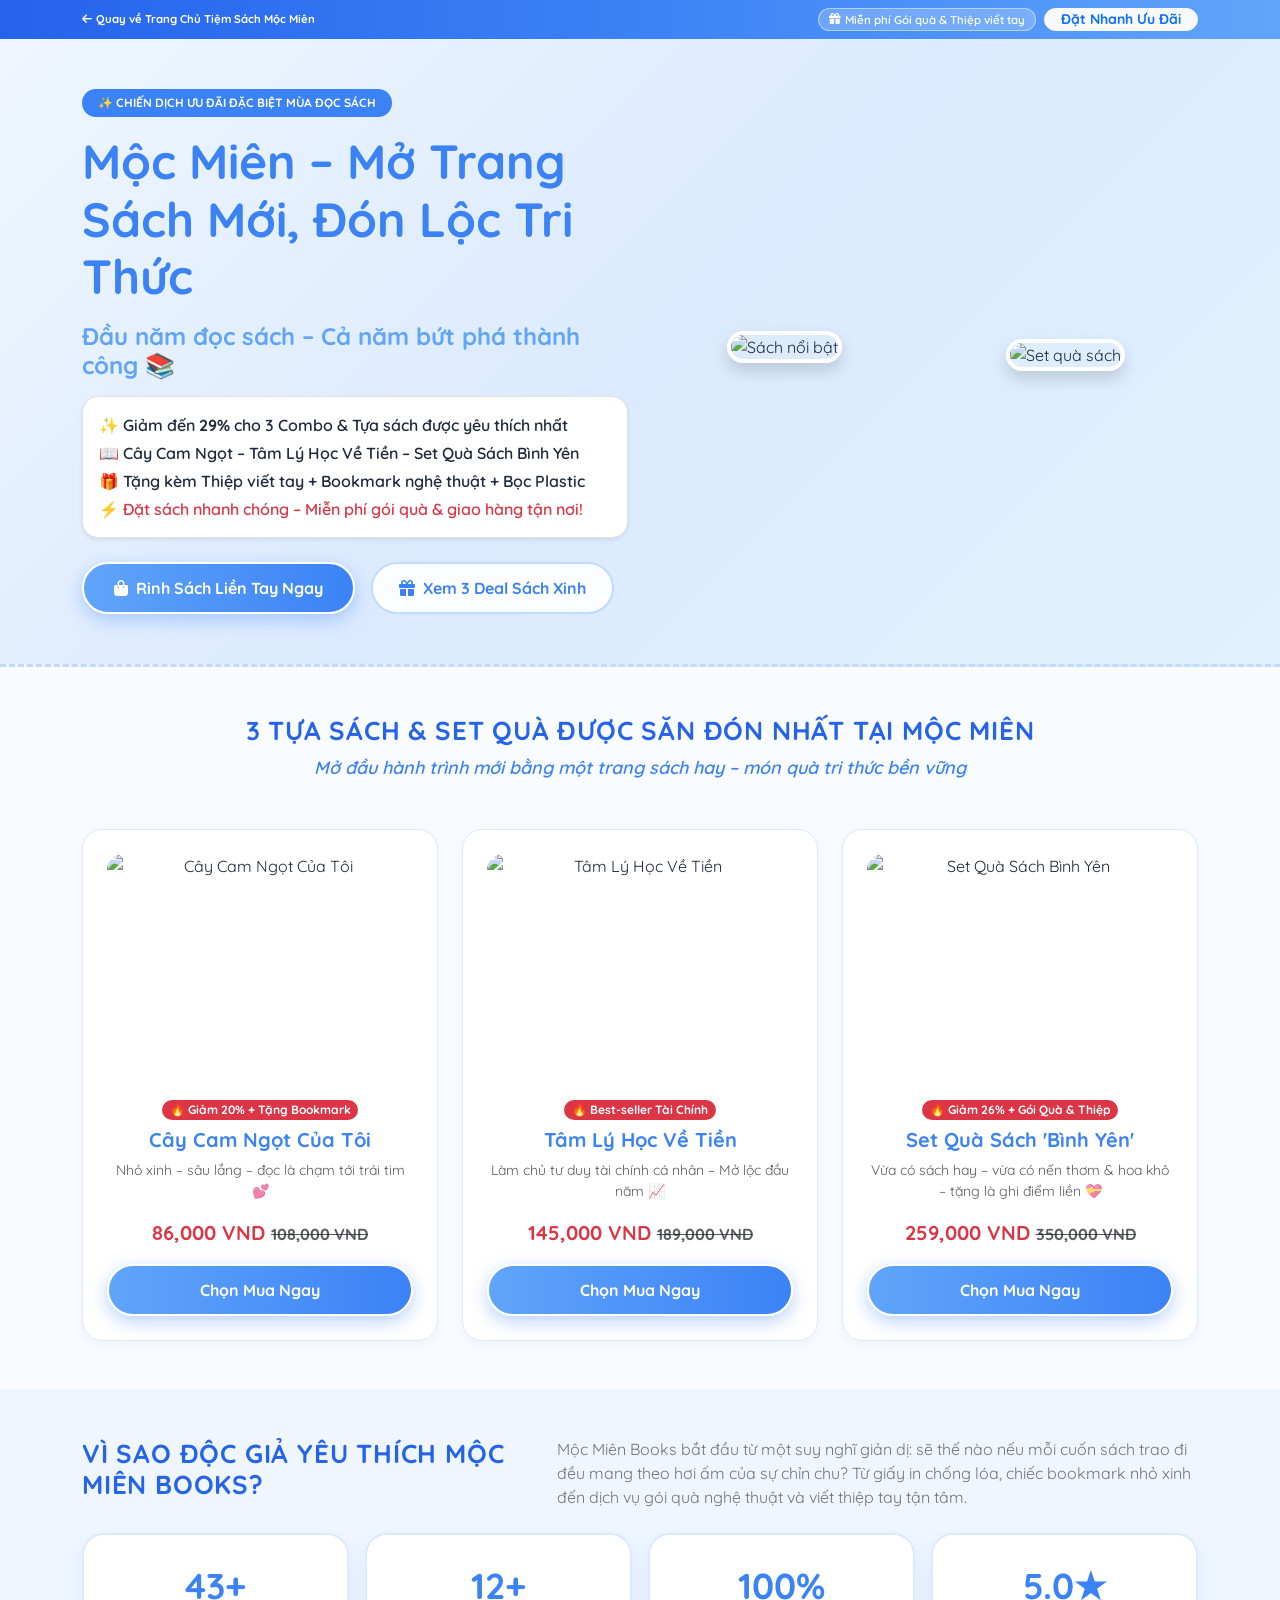
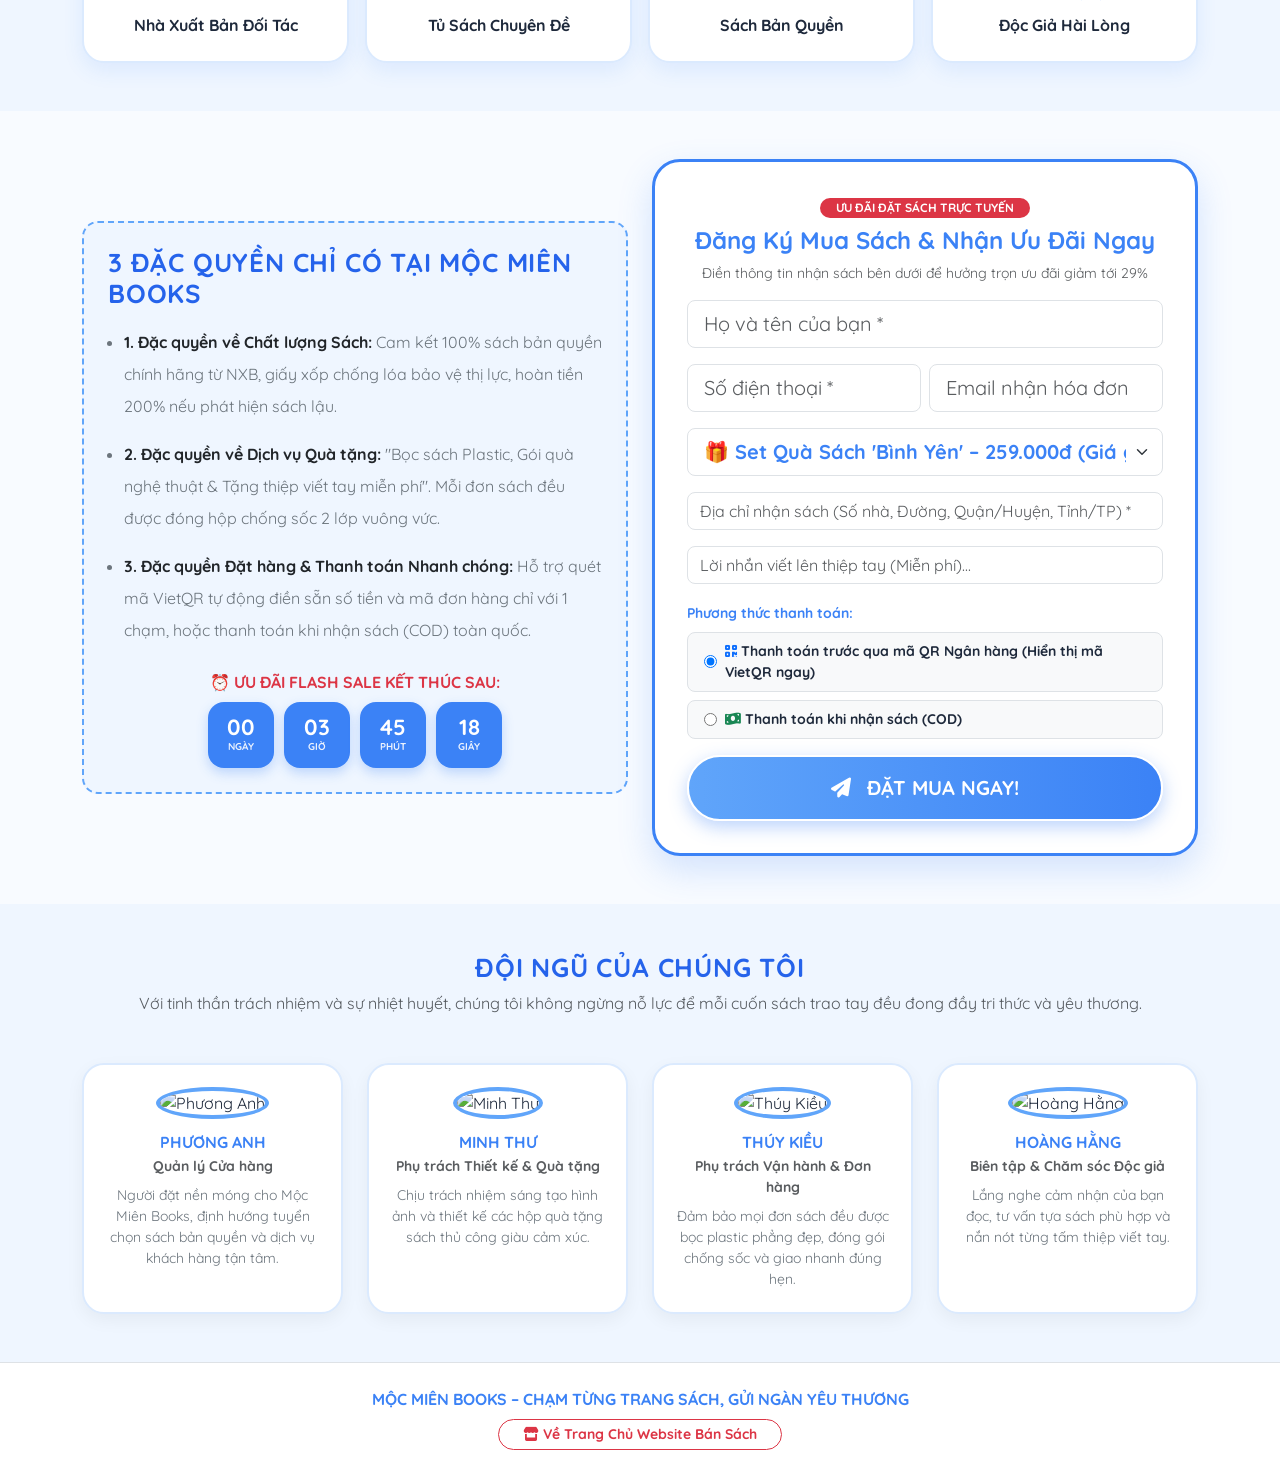
==== ladipage.html @ 50165d51 "Fix Chrome redirect fetch and auto-sync pending orders to both Google Sheet URLs" ====
<!DOCTYPE html>
<html lang="vi">
<head>
    <meta charset="UTF-8">
    <meta name="viewport" content="width=device-width, initial-scale=1">
    <title>Mộc Miên Books – Chiến Dịch Ưu Đãi Sách & Set Quà Tặng Tri Thức</title>
    <link href="https://cdn.jsdelivr.net/npm/bootstrap@5.3.2/dist/css/bootstrap.min.css" rel="stylesheet">
    <link href="https://cdnjs.cloudflare.com/ajax/libs/font-awesome/6.5.1/css/all.min.css" rel="stylesheet">
    <link href="assets/css/style.css" rel="stylesheet">
    <style>
        .ladi-hero {
            background: linear-gradient(135deg, #eff6ff 0%, #dbeafe 50%, #e0f2fe 100%);
            padding: 50px 0;
            border-bottom: 3px dashed var(--primary-border);
        }
        .ladi-stat-box {
            background: #fff;
            border-radius: 22px;
            padding: 24px 16px;
            text-align: center;
            border: 2px solid var(--primary-pastel);
            box-shadow: 0 8px 20px rgba(59, 130, 246, 0.1);
        }
        .ladi-stat-num {
            font-size: 36px;
            font-weight: 800;
            color: var(--primary);
        }
        .ladi-order-box {
            background: #fff;
            border-radius: 28px;
            padding: 32px;
            border: 3px solid var(--primary);
            box-shadow: 0 14px 35px rgba(59, 130, 246, 0.2);
        }
        .countdown-box {
            display: flex;
            gap: 10px;
            justify-content: center;
        }
        .cd-item {
            background: var(--primary);
            color: #fff;
            width: 66px;
            height: 66px;
            border-radius: 16px;
            display: flex;
            flex-direction: column;
            align-items: center;
            justify-content: center;
            font-weight: 800;
            box-shadow: 0 5px 12px rgba(59, 130, 246, 0.28);
        }
        .cd-item span {
            font-size: 22px;
            line-height: 1.1;
        }
        .cd-item small {
            font-size: 10px;
            opacity: 0.9;
            text-transform: uppercase;
        }
        .team-card {
            background: #fff;
            border-radius: 22px;
            padding: 22px;
            text-align: center;
            height: 100%;
            border: 2px solid var(--primary-pastel);
            box-shadow: 0 6px 18px rgba(0,0,0,0.05);
            transition: transform 0.3s;
        }
        .team-card:hover {
            transform: translateY(-6px);
            border-color: var(--primary);
        }
        .team-avatar {
            width: 96px;
            height: 96px;
            border-radius: 50%;
            object-fit: cover;
            border: 4px solid var(--primary-light);
            margin-bottom: 14px;
        }
    </style>
</head>
<body>

    <div id="toast-container" class="custom-toast-container"></div>

    <!-- Thanh điều hướng quay lại Trang chủ -->
    <div class="top-automation-bar py-2">
        <div class="container d-flex flex-nowrap justify-content-between align-items-center gap-2">
            <a href="index.html" class="text-white fw-bold small text-truncate">
                <i class="fa-solid fa-arrow-left me-1"></i>Quay về Trang Chủ Tiệm Sách Mộc Miên
            </a>
            <div class="d-flex align-items-center flex-nowrap gap-2 flex-shrink-0">
                <span class="badge-free-tool d-none d-md-inline-flex"><i class="fa-solid fa-gift"></i> Miễn phí Gói quà & Thiệp viết tay</span>
                <a href="#ladi-form-section" class="btn btn-sm btn-light rounded-pill fw-bold text-primary py-0 px-3 text-nowrap">Đặt Nhanh Ưu Đãi</a>
            </div>
        </div>
    </div>

    <!-- SECTION 1: HERO CAMPAIGN (CHUẨN MẪU BABIBO.BPTMAI02.ID.VN) -->
    <section class="ladi-hero">
        <div class="container">
            <div class="row align-items-center g-4">
                <div class="col-lg-6">
                    <span class="badge rounded-pill px-3 py-2 mb-3" style="background:var(--primary);color:#fff;">
                        ✨ CHIẾN DỊCH ƯU ĐÃI ĐẶC BIỆT MÙA ĐỌC SÁCH
                    </span>
                    <h1 class="display-5 fw-bolder mb-3" style="color:var(--primary);">
                        Mộc Miên – Mở Trang Sách Mới, Đón Lộc Tri Thức
                    </h1>
                    <h4 class="fw-bold mb-3" style="color:var(--primary-light);">
                        Đầu năm đọc sách – Cả năm bứt phá thành công 📚
                    </h4>
                    <div class="p-3 rounded-4 bg-white border mb-4 shadow-sm">
                        <p class="mb-1 fw-semibold">✨ Giảm đến <strong>29%</strong> cho 3 Combo & Tựa sách được yêu thích nhất</p>
                        <p class="mb-1 fw-semibold">📖 Cây Cam Ngọt – Tâm Lý Học Về Tiền – Set Quà Sách Bình Yên</p>
                        <p class="mb-1 fw-semibold">🎁 Tặng kèm Thiệp viết tay + Bookmark nghệ thuật + Bọc Plastic</p>
                        <p class="mb-0 fw-semibold text-danger">⚡ Đặt sách nhanh chóng – Miễn phí gói quà & giao hàng tận nơi!</p>
                    </div>
                    <div class="d-flex flex-wrap gap-3">
                        <a href="#ladi-form-section" class="btn-cute-primary">
                            <i class="fa-solid fa-bag-shopping"></i> Rinh Sách Liền Tay Ngay
                        </a>
                        <a href="#top-3-deal" class="btn-cute-outline">
                            <i class="fa-solid fa-gift"></i> Xem 3 Deal Sách Xinh
                        </a>
                    </div>
                </div>
                <div class="col-lg-6 text-center">
                    <div class="row g-3">
                        <div class="col-6">
                            <img src="https://images.unsplash.com/photo-1544947950-fa07a98d237f?auto=format&fit=crop&w=600&q=80" class="img-fluid rounded-4 shadow border border-4 border-white" alt="Sách nổi bật">
                        </div>
                        <div class="col-6 mt-4">
                            <img src="https://images.unsplash.com/photo-1513885535751-8b9238bd345a?auto=format&fit=crop&w=600&q=80" class="img-fluid rounded-4 shadow border border-4 border-white" alt="Set quà sách">
                        </div>
                    </div>
                </div>
            </div>
        </div>
    </section>

    <!-- SECTION 2: 3 SẢN PHẨM / SET QUÀ ĐƯỢC YÊU THÍCH NHẤT (GIỐNG SECTION 323 CỦA BABIBO) -->
    <section id="top-3-deal" class="py-5">
        <div class="container">
            <div class="text-center mb-5">
                <h2 class="cute-title">3 TỰA SÁCH & SET QUÀ ĐƯỢC SĂN ĐÓN NHẤT TẠI MỘC MIÊN</h2>
                <p class="cute-subtitle">Mở đầu hành trình mới bằng một trang sách hay – món quà tri thức bền vững</p>
            </div>
            <div class="row g-4">
                <div class="col-md-4">
                    <div class="product-item text-center p-4">
                        <img src="https://images.unsplash.com/photo-1544947950-fa07a98d237f?auto=format&fit=crop&w=600&q=80" class="img-fluid rounded-4 mb-3" style="height:230px;object-fit:cover;" alt="Cây Cam Ngọt Của Tôi">
                        <span class="badge bg-danger rounded-pill align-self-center mb-2">🔥 Giảm 20% + Tặng Bookmark</span>
                        <h5 class="fw-bold" style="color:var(--primary);">Cây Cam Ngọt Của Tôi</h5>
                        <p class="small text-muted">Nhỏ xinh – sâu lắng – đọc là chạm tới trái tim 💕</p>
                        <div class="fs-5 fw-bolder text-danger mb-3">86,000 VND <small class="text-muted text-decoration-line-through fs-6">108,000 VND</small></div>
                        <a href="#ladi-form-section" onclick="selectLadiProduct('86000', 'Cây Cam Ngọt Của Tôi (Bản Đặc Biệt)')" class="btn-cute-primary justify-content-center">Chọn Mua Ngay</a>
                    </div>
                </div>
                <div class="col-md-4">
                    <div class="product-item text-center p-4">
                        <img src="https://images.unsplash.com/photo-1589829085413-56de8ae18c73?auto=format&fit=crop&w=600&q=80" class="img-fluid rounded-4 mb-3" style="height:230px;object-fit:cover;" alt="Tâm Lý Học Về Tiền">
                        <span class="badge bg-danger rounded-pill align-self-center mb-2">🔥 Best-seller Tài Chính</span>
                        <h5 class="fw-bold" style="color:var(--primary);">Tâm Lý Học Về Tiền</h5>
                        <p class="small text-muted">Làm chủ tư duy tài chính cá nhân – Mở lộc đầu năm 📈</p>
                        <div class="fs-5 fw-bolder text-danger mb-3">145,000 VND <small class="text-muted text-decoration-line-through fs-6">189,000 VND</small></div>
                        <a href="#ladi-form-section" onclick="selectLadiProduct('145000', 'Sách Tâm Lý Học Về Tiền')" class="btn-cute-primary justify-content-center">Chọn Mua Ngay</a>
                    </div>
                </div>
                <div class="col-md-4">
                    <div class="product-item text-center p-4">
                        <img src="https://images.unsplash.com/photo-1513885535751-8b9238bd345a?auto=format&fit=crop&w=600&q=80" class="img-fluid rounded-4 mb-3" style="height:230px;object-fit:cover;" alt="Set Quà Sách Bình Yên">
                        <span class="badge bg-danger rounded-pill align-self-center mb-2">🔥 Giảm 26% + Gói Quà & Thiệp</span>
                        <h5 class="fw-bold" style="color:var(--primary);">Set Quà Sách 'Bình Yên'</h5>
                        <p class="small text-muted">Vừa có sách hay – vừa có nến thơm & hoa khô – tặng là ghi điểm liền 💝</p>
                        <div class="fs-5 fw-bolder text-danger mb-3">259,000 VND <small class="text-muted text-decoration-line-through fs-6">350,000 VND</small></div>
                        <a href="#ladi-form-section" onclick="selectLadiProduct('259000', 'Set Quà Sách Bình Yên (Sách + Nến Thơm + Hoa Khô)')" class="btn-cute-primary justify-content-center">Chọn Mua Ngay</a>
                    </div>
                </div>
            </div>
        </div>
    </section>

    <!-- SECTION 3: CON SỐ ẤN TƯỢNG & CÂU CHUYỆN THƯƠNG HIỆU (GIỐNG SECTION 226 BABIBO) -->
    <section class="py-5" style="background:var(--primary-soft);">
        <div class="container">
            <div class="row align-items-center mb-4">
                <div class="col-lg-5">
                    <h2 class="cute-title">Vì Sao Độc Giả Yêu Thích Mộc Miên Books?</h2>
                </div>
                <div class="col-lg-7">
                    <p class="mb-0 text-secondary">
                        Mộc Miên Books bắt đầu từ một suy nghĩ giản dị: sẽ thế nào nếu mỗi cuốn sách trao đi đều mang theo hơi ấm của sự chỉn chu? Từ giấy in chống lóa, chiếc bookmark nhỏ xinh đến dịch vụ gói quà nghệ thuật và viết thiệp tay tận tâm.
                    </p>
                </div>
            </div>
            <div class="row g-3">
                <div class="col-6 col-md-3">
                    <div class="ladi-stat-box">
                        <div class="ladi-stat-num">43+</div>
                        <div class="fw-bold">Nhà Xuất Bản Đối Tác</div>
                    </div>
                </div>
                <div class="col-6 col-md-3">
                    <div class="ladi-stat-box">
                        <div class="ladi-stat-num">12+</div>
                        <div class="fw-bold">Tủ Sách Chuyên Đề</div>
                    </div>
                </div>
                <div class="col-6 col-md-3">
                    <div class="ladi-stat-box">
                        <div class="ladi-stat-num">100%</div>
                        <div class="fw-bold">Sách Bản Quyền</div>
                    </div>
                </div>
                <div class="col-6 col-md-3">
                    <div class="ladi-stat-box">
                        <div class="ladi-stat-num">5.0★</div>
                        <div class="fw-bold">Độc Giả Hài Lòng</div>
                    </div>
                </div>
            </div>
        </div>
    </section>

    <!-- SECTION 4: 3 ĐẶC QUYỀN & FORM ĐẶT HÀNG NHANH (CHUẨN SECTION 250 BABIBO) -->
    <section id="ladi-form-section" class="py-5">
        <div class="container">
            <div class="row g-4 align-items-center">
                <div class="col-lg-6">
                    <div class="p-4 rounded-4 h-100" style="background:var(--primary-soft);border:2px dashed var(--primary-light);">
                        <h3 class="cute-title mb-3">3 Đặc Quyền Chỉ Có Tại Mộc Miên Books</h3>
                        <ul class="lh-lg text-secondary ps-3">
                            <li class="mb-3">
                                <strong class="text-dark">1. Đặc quyền về Chất lượng Sách:</strong> Cam kết 100% sách bản quyền chính hãng từ NXB, giấy xốp chống lóa bảo vệ thị lực, hoàn tiền 200% nếu phát hiện sách lậu.
                            </li>
                            <li class="mb-3">
                                <strong class="text-dark">2. Đặc quyền về Dịch vụ Quà tặng:</strong> "Bọc sách Plastic, Gói quà nghệ thuật & Tặng thiệp viết tay miễn phí". Mỗi đơn sách đều được đóng hộp chống sốc 2 lớp vuông vức.
                            </li>
                            <li class="mb-3">
                                <strong class="text-dark">3. Đặc quyền Đặt hàng & Thanh toán Nhanh chóng:</strong> Hỗ trợ quét mã VietQR tự động điền sẵn số tiền và mã đơn hàng chỉ với 1 chạm, hoặc thanh toán khi nhận sách (COD) toàn quốc.
                            </li>
                        </ul>

                        <div class="text-center mt-4">
                            <div class="fw-bold mb-2 text-danger">⏰ ƯU ĐÃI FLASH SALE KẾT THÚC SAU:</div>
                            <div class="countdown-box">
                                <div class="cd-item"><span>00</span><small>Ngày</small></div>
                                <div class="cd-item"><span id="lp-h">03</span><small>Giờ</small></div>
                                <div class="cd-item"><span id="lp-m">45</span><small>Phút</small></div>
                                <div class="cd-item"><span id="lp-s">18</span><small>Giây</small></div>
                            </div>
                        </div>
                    </div>
                </div>

                <!-- FORM CHỐT ĐƠN NHANH -->
                <div class="col-lg-6">
                    <div class="ladi-order-box">
                        <div class="text-center mb-3">
                            <span class="badge bg-danger rounded-pill px-3 py-1 mb-2">ƯU ĐÃI ĐẶT SÁCH TRỰC TUYẾN</span>
                            <h4 class="fw-bolder" style="color:var(--primary);">Đăng Ký Mua Sách & Nhận Ưu Đãi Ngay</h4>
                            <p class="small text-muted mb-0">Điền thông tin nhận sách bên dưới để hưởng trọn ưu đãi giảm tới 29%</p>
                        </div>

                        <form onsubmit="submitLadiPageOrder(event)">
                            <div class="mb-3">
                                <input id="lp-name" type="text" class="form-control form-control-lg rounded-3" placeholder="Họ và tên của bạn *" required>
                            </div>
                            <div class="row g-2 mb-3">
                                <div class="col-6">
                                    <input id="lp-phone" type="tel" class="form-control form-control-lg rounded-3" placeholder="Số điện thoại *" required>
                                </div>
                                <div class="col-6">
                                    <input id="lp-email" type="email" class="form-control form-control-lg rounded-3" placeholder="Email nhận hóa đơn">
                                </div>
                            </div>
                            <div class="mb-3">
                                <select id="lp-product" class="form-select form-select-lg rounded-3 fw-bold" style="color:var(--primary);" required>
                                    <option value="259000|Set Quà Sách 'Bình Yên' (Sách + Nến Thơm + Hoa Khô)">🎁 Set Quà Sách 'Bình Yên' – 259.000đ (Giá gốc 350.000đ)</option>
                                    <option value="299000|Set Quà Sách 'Mở Lộc Tri Thức' (Nhà Giả Kim + Bình Giữ Nhiệt)">🎁 Set Quà 'Mở Lộc Tri Thức' – 299.000đ (Giá gốc 420.000đ)</option>
                                    <option value="249000|Combo Bứt Phá Bản Thân (Thói Quen Nguyên Tử + Tâm Lý Học Về Tiền)">📚 Combo 2 Sách Bứt Phá Bản Thân – 249.000đ</option>
                                    <option value="86000|Cây Cam Ngọt Của Tôi (Phiên Bản Đặc Biệt)">📖 Cây Cam Ngọt Của Tôi – 86.000đ</option>
                                    <option value="145000|Tâm Lý Học Về Tiền (Morgan Housel)">📈 Tâm Lý Học Về Tiền – 145.000đ</option>
                                </select>
                            </div>
                            <div class="mb-3">
                                <input id="lp-address" type="text" class="form-control rounded-3" placeholder="Địa chỉ nhận sách (Số nhà, Đường, Quận/Huyện, Tỉnh/TP) *" required>
                            </div>
                            <div class="mb-3">
                                <input id="lp-note" type="text" class="form-control rounded-3" placeholder="Lời nhắn viết lên thiệp tay (Miễn phí)...">
                            </div>
                            <div class="mb-3">
                                <label class="small fw-bold mb-2" style="color:var(--primary);">Phương thức thanh toán:</label>
                                <div class="d-flex flex-column gap-2">
                                    <label class="p-2 px-3 border rounded-3 bg-light d-flex align-items-center gap-2 cursor-pointer">
                                        <input type="radio" name="lp-payment" value="VIETQR" checked>
                                        <span class="small fw-bold"><i class="fa-solid fa-qrcode text-primary me-1"></i>Thanh toán trước qua mã QR Ngân hàng (Hiển thị mã VietQR ngay)</span>
                                    </label>
                                    <label class="p-2 px-3 border rounded-3 bg-light d-flex align-items-center gap-2 cursor-pointer">
                                        <input type="radio" name="lp-payment" value="COD">
                                        <span class="small fw-bold"><i class="fa-solid fa-money-bill-wave text-success me-1"></i>Thanh toán khi nhận sách (COD)</span>
                                    </label>
                                </div>
                            </div>
                            <button type="submit" class="btn-cute-primary w-100 justify-content-center py-3 fs-5">
                                <i class="fa-solid fa-paper-plane me-2"></i>ĐẶT MUA NGAY!
                            </button>
                        </form>

                        <!-- Khung hiển thị kết quả VietQR trực tiếp ngay dưới Form -->
                        <div id="lp-vietqr-result" class="mt-4 d-none"></div>
                    </div>
                </div>
            </div>
        </div>
    </section>

    <!-- SECTION 5: ĐỘI NGŨ CỦA CHÚNG TÔI (CHUẨN SECTION 158 BABIBO) -->
    <section class="py-5" style="background:var(--primary-soft);">
        <div class="container">
            <div class="text-center mb-5">
                <h2 class="cute-title">ĐỘI NGŨ CỦA CHÚNG TÔI</h2>
                <p class="text-muted">Với tinh thần trách nhiệm và sự nhiệt huyết, chúng tôi không ngừng nỗ lực để mỗi cuốn sách trao tay đều đong đầy tri thức và yêu thương.</p>
            </div>
            <div class="row g-4">
                <div class="col-6 col-lg-3">
                    <div class="team-card">
                        <img src="https://images.unsplash.com/photo-1534528741775-53994a69daeb?auto=format&fit=crop&w=300&q=80" class="team-avatar" alt="Phương Anh">
                        <h6 class="fw-bolder mb-1" style="color:var(--primary);">PHƯƠNG ANH</h6>
                        <div class="small fw-bold text-muted mb-2">Quản lý Cửa hàng</div>
                        <p class="small text-secondary mb-0">Người đặt nền móng cho Mộc Miên Books, định hướng tuyển chọn sách bản quyền và dịch vụ khách hàng tận tâm.</p>
                    </div>
                </div>
                <div class="col-6 col-lg-3">
                    <div class="team-card">
                        <img src="https://images.unsplash.com/photo-1517841905240-472988babdf9?auto=format&fit=crop&w=300&q=80" class="team-avatar" alt="Minh Thư">
                        <h6 class="fw-bolder mb-1" style="color:var(--primary);">MINH THƯ</h6>
                        <div class="small fw-bold text-muted mb-2">Phụ trách Thiết kế & Quà tặng</div>
                        <p class="small text-secondary mb-0">Chịu trách nhiệm sáng tạo hình ảnh và thiết kế các hộp quà tặng sách thủ công giàu cảm xúc.</p>
                    </div>
                </div>
                <div class="col-6 col-lg-3">
                    <div class="team-card">
                        <img src="https://images.unsplash.com/photo-1544005313-94ddf0286df2?auto=format&fit=crop&w=300&q=80" class="team-avatar" alt="Thúy Kiều">
                        <h6 class="fw-bolder mb-1" style="color:var(--primary);">THÚY KIỀU</h6>
                        <div class="small fw-bold text-muted mb-2">Phụ trách Vận hành & Đơn hàng</div>
                        <p class="small text-secondary mb-0">Đảm bảo mọi đơn sách đều được bọc plastic phẳng đẹp, đóng gói chống sốc và giao nhanh đúng hẹn.</p>
                    </div>
                </div>
                <div class="col-6 col-lg-3">
                    <div class="team-card">
                        <img src="https://images.unsplash.com/photo-1524504388940-b1c1722653e1?auto=format&fit=crop&w=300&q=80" class="team-avatar" alt="Hoàng Hằng">
                        <h6 class="fw-bolder mb-1" style="color:var(--primary);">HOÀNG HẰNG</h6>
                        <div class="small fw-bold text-muted mb-2">Biên tập & Chăm sóc Độc giả</div>
                        <p class="small text-secondary mb-0">Lắng nghe cảm nhận của bạn đọc, tư vấn tựa sách phù hợp và nắn nót từng tấm thiệp viết tay.</p>
                    </div>
                </div>
            </div>
        </div>
    </section>

    <footer class="py-4 text-center border-top bg-white">
        <div class="container">
            <p class="mb-2 fw-bold" style="color:var(--primary);">MỘC MIÊN BOOKS – CHẠM TỪNG TRANG SÁCH, GỬI NGÀN YÊU THƯƠNG</p>
            <a href="index.html" class="btn btn-sm btn-outline-danger rounded-pill px-4 fw-bold">
                <i class="fa-solid fa-store me-1"></i>Về Trang Chủ Website Bán Sách
            </a>
        </div>
    </footer>

    <script src="https://cdn.jsdelivr.net/npm/bootstrap@5.3.2/dist/js/bootstrap.bundle.min.js"></script>
    <script src="assets/js/data.js?v=20261108-2"></script>
    <script src="assets/js/app.js?v=20261108-2"></script>
    <script>
        function selectLadiProduct(price, name) {
            const sel = document.getElementById("lp-product");
            for (let i = 0; i < sel.options.length; i++) {
                if (sel.options[i].value.startsWith(price + "|")) {
                    sel.selectedIndex = i;
                    break;
                }
            }
        }

        function submitLadiPageOrder(e) {
            e.preventDefault();
            const name = document.getElementById("lp-name").value.trim();
            const phone = document.getElementById("lp-phone").value.trim();
            const email = document.getElementById("lp-email").value.trim();
            const address = document.getElementById("lp-address").value.trim();
            const note = document.getElementById("lp-note").value.trim();
            const paymentMethod = document.querySelector('input[name="lp-payment"]:checked')?.value || "VIETQR";
            const [priceStr, productTitle] = document.getElementById("lp-product").value.split("|");
            const amount = Number(priceStr);

            const orderCode = "LP" + Math.floor(10000 + Math.random() * 90000);
            const transferContent = `MOCMIEN ${orderCode} ${phone}`;
            const qrUrl = buildVietQRImageUrl(amount, transferContent);

            const newOrder = {
                code: orderCode,
                createdAt: new Date().toLocaleString("vi-VN"),
                customerName: name,
                phone,
                email: email || "khach.ladipage@gmail.com",
                city: "Toàn quốc",
                address,
                giftWrap: true,
                giftMessage: note,
                items: [{ id: 999, title: productTitle, qty: 1, price: amount }],
                subtotal: amount,
                shippingFee: 0,
                discount: 0,
                total: amount,
                paymentMethod,
                paymentStatus: paymentMethod === "VIETQR" ? "CHỜ QUÉT VIETQR" : "THANH TOÁN KHI NHẬN HÀNG (COD)",
                source: "Landing Page Ưu Đãi",
                automationSync: "Đã ghi nhận đơn hàng"
            };

            AppState.orders.unshift(newOrder);
            saveOrders();
            triggerSalesAutomationWebhook(newOrder, "create_order");

            const resBox = document.getElementById("lp-vietqr-result");
            resBox.classList.remove("d-none");
            if (paymentMethod === "VIETQR") {
                resBox.innerHTML = `
                    <div class="vietqr-card-frame text-center">
                        <span class="badge bg-success rounded-pill px-3 py-2 mb-2">
                            <i class="fa-solid fa-check-circle me-1"></i>ĐÃ GHI NHẬN ĐƠN #${orderCode} – MÃ QR THANH TOÁN
                        </span>
                        <div class="fw-bold mb-1">${productTitle}</div>
                        <div class="fs-5 fw-bolder text-danger mb-2">Số tiền: ${formatVND(amount)}</div>
                        <div class="qr-scanner-box my-2">
                            <div class="qr-laser-line"></div>
                            <img src="${qrUrl}" alt="VietQR" class="img-fluid rounded-3" style="max-width:230px;">
                        </div>
                        <div class="small text-muted mt-2">
                            Nội dung CK tự động: <strong class="text-success">${transferContent}</strong><br>
                            Tài khoản nhận: <strong>${AppState.config.bankId} - ${AppState.config.accountNo} (${AppState.config.accountName})</strong>
                        </div>
                        <div class="mt-3 d-flex justify-content-center gap-2">
                            <button type="button" class="btn btn-sm btn-success rounded-pill px-3 fw-bold" onclick="confirmVietQRPaymentSuccess('${orderCode}'); this.disabled=true; this.innerHTML='<i class=\\'fa-solid fa-check-double me-1\\'></i>Đã xác nhận thanh toán';">
                                <i class="fa-solid fa-check me-1"></i>Tôi đã quét QR thanh toán
                            </button>
                            <a href="index.html" class="btn btn-sm btn-outline-primary rounded-pill px-3 fw-bold">Về trang chủ xem đơn</a>
                        </div>
                    </div>
                `;
                showToast(`Đã tạo đơn #${orderCode} và hiển thị mã QR thanh toán!`);
            } else {
                resBox.innerHTML = `
                    <div class="vietqr-card-frame text-center">
                        <span class="badge bg-primary rounded-pill px-3 py-2 mb-2">
                            <i class="fa-solid fa-box-check me-1"></i>ĐẶT HÀNG THÀNH CÔNG – ĐƠN #${orderCode}
                        </span>
                        <div class="fw-bold mb-1">${productTitle}</div>
                        <div class="fs-5 fw-bolder text-danger mb-2">Thanh toán khi nhận sách (COD): ${formatVND(amount)}</div>
                        <p class="small text-muted mb-3">Mộc Miên Books sẽ liên hệ SĐT <strong>${phone}</strong> và giao sách tới: ${address}</p>
                        <div class="d-flex justify-content-center gap-2">
                            <a href="index.html" class="btn btn-sm btn-primary rounded-pill px-3 fw-bold">Về trang chủ xem đơn</a>
                        </div>
                    </div>
                `;
                showToast(`Đã ghi nhận đơn đặt sách COD #${orderCode} thành công!`);
            }
            resBox.scrollIntoView({ behavior: "smooth" });
        }
    </script>
</body>
</html>
---- assets/css/style.css ----
/* =========================================================================
   STYLESHEET - MỘC MIÊN BOOKS (GIAO DIỆN XANH BLUE PASTEL HIỆN ĐẠI & DỊU MẮT)
   ========================================================================= */

@import url('https://fonts.googleapis.com/css2?family=Allura&family=Quicksand:wght@400;500;600;700;800&display=swap');

:root {
    --primary: #3b82f6;
    --primary-dark: #2563eb;
    --primary-light: #60a5fa;
    --primary-soft: #eff6ff;
    --primary-border: #bfdbfe;
    --primary-pastel: #dbeafe;
    --accent: #0284c7;
    --text-main: #1e293b;
    --text-muted: #64748b;
    --bg-body: #f8fbff;
    --card-shadow: 0 8px 24px rgba(59, 130, 246, 0.12);
    --gradient-main: linear-gradient(90deg, #60a5fa 0%, #3b82f6 100%);
    --gradient-card: linear-gradient(135deg, #60a5fa 0%, #93c5fd 100%);
}

/* Theme Hồng Pastel */
body.theme-pink {
    --primary: #d63384;
    --primary-dark: #c2185b;
    --primary-light: #ff69b4;
    --primary-soft: #fff0f5;
    --primary-border: #ffc1e3;
    --primary-pastel: #ffd6e7;
    --accent: #e8648c;
    --text-main: #3d2c2e;
    --text-muted: #7a6a6c;
    --bg-body: #ffffff;
    --card-shadow: 0 8px 24px rgba(214, 51, 132, 0.1);
    --gradient-main: linear-gradient(90deg, #ff9a9e 0%, #ff69b4 100%);
    --gradient-card: linear-gradient(135deg, #ff9a9e 0%, #fecfef 100%);
}

/* Theme Vintage Nhà Sách */
body.theme-vintage {
    --primary: #8b5e3c;
    --primary-dark: #6f4528;
    --primary-light: #b07d56;
    --primary-soft: #fdf6f0;
    --primary-border: #e6ccb2;
    --primary-pastel: #eddcd2;
    --accent: #9c6644;
    --text-main: #3b2f2f;
    --text-muted: #6c584c;
    --bg-body: #fffdf9;
    --card-shadow: 0 8px 24px rgba(139, 94, 60, 0.12);
    --gradient-main: linear-gradient(90deg, #b07d56 0%, #8b5e3c 100%);
    --gradient-card: linear-gradient(135deg, #b08968 0%, #ddb892 100%);
}

/* Theme Xanh Rêu Tri Thức */
body.theme-emerald {
    --primary: #2d6a4f;
    --primary-dark: #1b4332;
    --primary-light: #40916c;
    --primary-soft: #f0f9f4;
    --primary-border: #b7e4c7;
    --primary-pastel: #d8f3dc;
    --accent: #40916c;
    --text-main: #1b4332;
    --text-muted: #52796f;
    --bg-body: #f9fdfb;
    --card-shadow: 0 8px 24px rgba(45, 106, 79, 0.12);
    --gradient-main: linear-gradient(90deg, #52b788 0%, #2d6a4f 100%);
    --gradient-card: linear-gradient(135deg, #40916c 0%, #95d5b2 100%);
}

* {
    box-sizing: border-box;
}

body {
    font-family: 'Quicksand', sans-serif;
    color: var(--text-main);
    background-color: var(--bg-body);
    overflow-x: hidden;
    margin: 0;
    padding-bottom: 65px;
}

@media (min-width: 992px) {
    body {
        padding-bottom: 0;
    }
}

a {
    text-decoration: none;
    color: inherit;
    transition: all 0.25s ease;
}

/* =========================================================================
   1. TOPBAR & HEADER
   ========================================================================= */
.top-automation-bar {
    background: linear-gradient(90deg, var(--primary-dark), var(--primary), var(--primary-light));
    color: #fff;
    font-size: 13px;
    font-weight: 600;
    padding: 7px 0;
}

.top-automation-bar .badge-free-tool {
    background: rgba(255, 255, 255, 0.22);
    border: 1px solid rgba(255, 255, 255, 0.45);
    color: #fff;
    border-radius: 50px;
    padding: 2px 10px;
    font-size: 11.5px;
    margin-left: 6px;
    display: inline-flex;
    align-items: center;
    gap: 4px;
}

.site-header {
    background: #ffffff;
    position: sticky;
    top: 0;
    z-index: 1030;
    box-shadow: 0 4px 20px rgba(59, 130, 246, 0.07);
    padding-top: 10px;
    padding-bottom: 6px;
}

.logo-section {
    display: flex;
    align-items: center;
    justify-content: center;
    gap: 12px;
}

.logo-badge {
    width: 58px;
    height: 58px;
    border-radius: 50%;
    background: var(--primary-soft);
    border: 2.5px solid var(--primary-border);
    display: flex;
    align-items: center;
    justify-content: center;
    color: var(--primary);
    font-size: 26px;
    box-shadow: 0 4px 12px rgba(59, 130, 246, 0.16);
    flex-shrink: 0;
}

.logo-text-wrap .brand-name {
    font-size: 22px;
    font-weight: 800;
    color: var(--primary);
    line-height: 1.1;
    letter-spacing: -0.3px;
}

.logo-text-wrap .brand-sub {
    font-size: 11.5px;
    font-weight: 600;
    color: var(--text-muted);
}

/* Slogan Pill ở giữa */
.babibo-slogan-wrap {
    display: flex;
    justify-content: center;
    width: 100%;
}

.babibo-slogan {
    position: relative;
    background: var(--gradient-main);
    color: #ffffff;
    font-family: 'Quicksand', sans-serif;
    font-size: 16.5px;
    font-weight: 700;
    text-align: center;
    padding: 11px 54px;
    margin: 4px auto;
    width: fit-content;
    max-width: 96%;
    border-radius: 999px;
    border: 2.5px solid var(--primary-pastel);
    line-height: 1.3;
    box-shadow: 0 6px 16px rgba(59, 130, 246, 0.22);
}

.babibo-slogan .paw {
    position: absolute;
    top: 50%;
    transform: translateY(-50%);
    font-size: 19px;
    color: #ffffff;
}

.babibo-slogan .paw-left {
    left: 18px;
}

.babibo-slogan .paw-right {
    right: 18px;
}

.babibo-slogan p {
    margin: 0;
}

/* Cụm nút hành động bên phải Header */
.header-actions {
    display: flex;
    align-items: center;
    justify-content: flex-end;
    gap: 10px;
}

.btn-action-header {
    position: relative;
    width: 42px;
    height: 42px;
    border-radius: 50%;
    background: var(--primary-soft);
    color: var(--primary);
    display: inline-flex;
    align-items: center;
    justify-content: center;
    font-size: 17px;
    border: 1.5px solid var(--primary-border);
    cursor: pointer;
    transition: all 0.25s ease;
}

.btn-action-header:hover {
    background: var(--primary);
    color: #fff;
    transform: translateY(-2px);
}

.btn-action-header .items-number {
    position: absolute;
    top: -5px;
    right: -5px;
    background: var(--primary-dark);
    color: #fff;
    font-size: 11px;
    font-weight: 800;
    min-width: 20px;
    height: 20px;
    border-radius: 50%;
    display: flex;
    align-items: center;
    justify-content: center;
    border: 2px solid #fff;
}

/* Thanh Menu ngang */
.menu-container {
    width: 100%;
    margin-top: 8px;
    border-top: 1px dashed var(--primary-border);
    padding-top: 6px;
}

.menu-section ul {
    display: flex;
    flex-wrap: nowrap;
    justify-content: center;
    align-items: center;
    list-style: none;
    margin: 0;
    padding: 0;
    gap: 4px;
    white-space: nowrap;
}

.menu-section ul li {
    position: relative;
    flex-shrink: 0;
}

.menu-section ul li > a {
    display: flex;
    align-items: center;
    color: var(--primary-dark);
    font-weight: 700;
    font-size: 15px;
    padding: 8px 14px;
    text-transform: uppercase;
    border-radius: 20px;
    transition: all 0.25s ease;
    white-space: nowrap;
}

/* =========================================================================
   RESPONSIVE HEADER TRÊN ĐIỆN THOẠI (GIỮ CÙNG 1 DÒNG CHO TỪNG THANH)
   ========================================================================= */
@media (max-width: 991.98px) {
    .menu-section {
        overflow-x: auto;
        -webkit-overflow-scrolling: touch;
        scrollbar-width: none;
    }
    .menu-section::-webkit-scrollbar {
        display: none;
    }
    .menu-section ul {
        justify-content: flex-start;
        gap: 2px;
        padding-bottom: 2px;
    }
    .menu-section ul li > a {
        font-size: 11.5px;
        padding: 5px 9px;
    }
    .paw-icon {
        margin-right: 4px;
        font-size: 11px;
    }
}

@media (max-width: 767.98px) {
    .top-automation-bar {
        font-size: 10.5px;
        padding: 5px 0;
    }
    .site-header {
        padding-top: 6px;
        padding-bottom: 4px;
    }
    .header-main-row {
        display: flex;
        flex-wrap: nowrap !important;
        align-items: center;
        justify-content: space-between;
        margin-left: -4px;
        margin-right: -4px;
    }
    .header-main-row > * {
        padding-left: 3px !important;
        padding-right: 3px !important;
    }
    .header-col-logo {
        flex: 0 0 auto;
        width: auto;
    }
    .header-col-slogan {
        flex: 1 1 auto;
        min-width: 0;
        width: auto;
    }
    .header-col-actions {
        flex: 0 0 auto;
        width: auto;
    }
    .logo-section {
        gap: 5px;
        justify-content: flex-start;
    }
    .logo-badge {
        width: 28px;
        height: 28px;
        font-size: 13px;
        border-width: 1.5px;
    }
    .logo-text-wrap .brand-name {
        font-size: 11px;
        white-space: nowrap;
    }
    .logo-text-wrap .brand-sub {
        font-size: 6.5px;
        white-space: nowrap;
    }
    .babibo-slogan {
        font-size: 8.5px;
        padding: 4px 16px;
        margin: 0 auto;
        max-width: 100%;
        border-width: 1.5px;
        white-space: nowrap;
        overflow: hidden;
        text-overflow: ellipsis;
    }
    .babibo-slogan p {
        overflow: hidden;
        text-overflow: ellipsis;
        white-space: nowrap;
    }
    .babibo-slogan .paw {
        font-size: 8.5px;
    }
    .babibo-slogan .paw-left {
        left: 5px;
    }
    .babibo-slogan .paw-right {
        right: 5px;
    }
    .header-actions {
        gap: 3px;
        flex-wrap: nowrap;
    }
    .btn-action-header {
        width: 24px;
        height: 24px;
        font-size: 10.5px;
        border-width: 1px;
    }
    .btn-action-header .items-number {
        min-width: 13px;
        height: 13px;
        font-size: 8px;
        top: -3px;
        right: -3px;
        border-width: 1px;
    }
    .menu-container {
        margin-top: 5px;
        padding-top: 4px;
    }
    .menu-section ul li > a {
        font-size: 10px;
        padding: 4px 6px;
    }
    .paw-icon {
        margin-right: 3px;
        font-size: 9.5px;
    }
}

.menu-section ul li > a:hover,
.menu-section ul li > a.active {
    color: var(--primary);
    background: var(--primary-soft);
    transform: translateY(-2px);
}

.paw-icon {
    margin-right: 7px;
    font-size: 14px;
    color: var(--primary-light);
    transition: transform 0.25s ease;
}

.menu-section ul li > a:hover .paw-icon {
    color: var(--primary);
    transform: rotate(15deg) scale(1.15);
}

/* Dropdown danh mục trong Menu */
.menu-dropdown {
    position: absolute;
    top: 100%;
    left: 0;
    min-width: 250px;
    background: #fff;
    border-radius: 18px;
    box-shadow: 0 12px 30px rgba(59, 130, 246, 0.16);
    border: 2px solid var(--primary-border);
    padding: 10px;
    display: none;
    z-index: 1050;
}

.menu-section ul li:hover .menu-dropdown {
    display: block;
    animation: fadeInUp 0.2s ease;
}

.menu-dropdown a {
    display: flex;
    align-items: center;
    justify-content: space-between;
    padding: 9px 14px;
    border-radius: 12px;
    font-weight: 700;
    font-size: 14px;
    color: var(--text-main);
    text-transform: none;
}

.menu-dropdown a:hover {
    background: var(--primary-soft);
    color: var(--primary);
    padding-left: 18px;
}

@keyframes fadeInUp {
    from { opacity: 0; transform: translateY(8px); }
    to { opacity: 1; transform: translateY(0); }
}

/* =========================================================================
   2. HERO BANNER SLIDER
   ========================================================================= */
.hero-banner-wrap {
    position: relative;
    border-radius: 24px;
    overflow: hidden;
    box-shadow: var(--card-shadow);
    margin-top: 12px;
    margin-bottom: 35px;
}

.hero-slide {
    min-height: 410px;
    padding: 45px 40px;
    display: flex;
    align-items: center;
    position: relative;
    background-size: cover;
    background-position: center;
}

.hero-slide::before {
    content: "";
    position: absolute;
    inset: 0;
    background: linear-gradient(95deg, rgba(15, 38, 74, 0.86) 0%, rgba(37, 99, 235, 0.68) 55%, rgba(147, 197, 253, 0.25) 100%);
}

.hero-content {
    position: relative;
    z-index: 2;
    max-width: 610px;
    color: #fff;
}

.hero-badge {
    display: inline-flex;
    align-items: center;
    gap: 8px;
    background: rgba(255, 255, 255, 0.2);
    backdrop-filter: blur(6px);
    border: 1px solid rgba(255, 255, 255, 0.45);
    padding: 6px 16px;
    border-radius: 50px;
    font-weight: 700;
    font-size: 13.5px;
    margin-bottom: 16px;
}

.hero-title {
    font-size: 36px;
    font-weight: 800;
    line-height: 1.22;
    margin-bottom: 14px;
    text-shadow: 0 3px 12px rgba(0, 0, 0, 0.25);
}

.hero-desc {
    font-size: 16px;
    opacity: 0.95;
    line-height: 1.6;
    margin-bottom: 24px;
}

.btn-cute-primary {
    background: var(--gradient-main);
    color: #fff !important;
    font-weight: 700;
    padding: 12px 30px;
    border-radius: 50px;
    border: 2px solid #fff;
    box-shadow: 0 6px 18px rgba(59, 130, 246, 0.35);
    display: inline-flex;
    align-items: center;
    gap: 8px;
    cursor: pointer;
    transition: all 0.25s ease;
}

.btn-cute-primary:hover {
    transform: translateY(-3px) scale(1.02);
    box-shadow: 0 10px 24px rgba(59, 130, 246, 0.48);
}

.btn-cute-outline {
    background: rgba(255, 255, 255, 0.92);
    color: var(--primary) !important;
    font-weight: 700;
    padding: 12px 26px;
    border-radius: 50px;
    border: 2px solid var(--primary-border);
    display: inline-flex;
    align-items: center;
    gap: 8px;
    cursor: pointer;
}

.btn-cute-outline:hover {
    background: var(--primary);
    color: #fff !important;
    border-color: var(--primary);
}

/* =========================================================================
   3. BUBBLE CATEGORY SECTION
   ========================================================================= */
.section-cute-category {
    background-color: var(--primary-soft);
    padding: 40px 20px;
    border-radius: 24px;
    margin-bottom: 35px;
    border: 2px solid var(--primary-pastel);
}

.cute-title {
    color: var(--primary-dark);
    font-weight: 800;
    text-transform: uppercase;
    letter-spacing: 0.8px;
    font-size: 26px;
}

.cute-subtitle {
    color: var(--primary);
    font-style: italic;
    font-size: 1.12em;
    font-weight: 600;
}

.cate-bubble-card {
    text-align: center;
    padding: 10px;
    cursor: pointer;
    transition: all 0.35s ease;
}

.cate-bubble-card:hover {
    transform: translateY(-8px);
}

.cate-bubble-img-wrap {
    width: 145px;
    height: 145px;
    margin: 0 auto;
    border-radius: 50%;
    border: 4px solid #ffffff;
    box-shadow: 0 6px 18px rgba(59, 130, 246, 0.18);
    overflow: hidden;
    background: #fff;
    position: relative;
    transition: all 0.35s ease;
}

.cate-bubble-img-wrap img {
    width: 100%;
    height: 100%;
    object-fit: cover;
    border-radius: 50%;
    transition: all 0.35s ease;
}

.cate-bubble-card:hover .cate-bubble-img-wrap {
    transform: scale(1.06) rotate(3deg);
    border-color: var(--primary-light);
    box-shadow: 0 10px 25px rgba(59, 130, 246, 0.32);
}

.prd-cate-title {
    color: var(--primary-dark);
    font-weight: 800;
    margin-top: 14px;
    font-size: 15.5px;
}

.cout-prd {
    color: var(--primary);
    font-size: 13.5px;
    font-style: italic;
    font-weight: 600;
}

/* =========================================================================
   4. PRODUCT SECTION & CARDS
   ========================================================================= */
.section-fash-sale {
    background-color: var(--primary-soft);
    padding: 32px 24px;
    border-radius: 24px;
    margin-bottom: 35px;
    border: 1.5px solid var(--primary-pastel);
}

.title-section {
    color: var(--primary-dark);
    font-weight: 800;
    font-size: 24px;
    display: flex;
    align-items: center;
    gap: 10px;
    margin-bottom: 0;
}

.title-section .dot {
    width: 14px;
    height: 14px;
    border-radius: 50%;
    background: var(--primary);
    display: inline-block;
    box-shadow: 0 0 0 5px rgba(59, 130, 246, 0.2);
    animation: pulseDot 1.8s infinite;
}

@keyframes pulseDot {
    0%, 100% { transform: scale(1); }
    50% { transform: scale(1.25); }
}

.product-item {
    background: #ffffff;
    border-radius: 20px;
    padding: 14px;
    height: 100%;
    display: flex;
    flex-direction: column;
    justify-content: space-between;
    border: 1.5px solid var(--primary-pastel);
    box-shadow: 0 4px 14px rgba(0, 0, 0, 0.04);
    transition: all 0.3s ease;
    position: relative;
}

.product-item:hover {
    transform: translateY(-6px);
    border-color: var(--primary-light);
    box-shadow: 0 12px 28px rgba(59, 130, 246, 0.16);
}

.product-item .inner-image {
    position: relative;
    border-radius: 15px;
    overflow: hidden;
    aspect-ratio: 1 / 1;
    background: #fdfdfd;
    margin-bottom: 12px;
}

.product-item .inner-image img {
    width: 100%;
    height: 100%;
    object-fit: cover;
    transition: transform 0.45s ease;
}

.product-item:hover .inner-image img {
    transform: scale(1.07);
}

.product-status {
    position: absolute;
    top: 10px;
    left: 10px;
    z-index: 3;
    display: flex;
    flex-direction: column;
    gap: 5px;
}

.product-status span {
    font-size: 11.5px;
    font-weight: 800;
    padding: 4px 10px;
    border-radius: 50px;
    color: #fff;
    box-shadow: 0 3px 8px rgba(0, 0, 0, 0.15);
}

.product-status .onsale {
    background: linear-gradient(45deg, #0284c7, #38bdf8);
}

.product-status .featured {
    background: linear-gradient(45deg, var(--primary-dark), var(--primary-light));
}

.product-action {
    position: absolute;
    bottom: 10px;
    left: 50%;
    transform: translateX(-50%) translateY(15px);
    opacity: 0;
    display: flex;
    gap: 8px;
    z-index: 4;
    transition: all 0.3s ease;
}

.product-item:hover .product-action {
    transform: translateX(-50%) translateY(0);
    opacity: 1;
}

.btn-product-action {
    width: 38px;
    height: 38px;
    border-radius: 50%;
    background: rgba(255, 255, 255, 0.95);
    color: var(--primary);
    display: flex;
    align-items: center;
    justify-content: center;
    box-shadow: 0 4px 12px rgba(0, 0, 0, 0.15);
    border: 1px solid var(--primary-border);
    cursor: pointer;
    font-size: 15px;
}

.btn-product-action:hover {
    background: var(--primary);
    color: #fff;
    transform: scale(1.1);
}

.product-category-tag {
    font-size: 11.5px;
    font-weight: 700;
    color: var(--primary);
    text-transform: uppercase;
    letter-spacing: 0.4px;
}

.product-title {
    font-size: 15.5px;
    font-weight: 700;
    color: var(--text-main);
    margin: 5px 0 4px;
    display: -webkit-box;
    -webkit-line-clamp: 2;
    -webkit-box-orient: vertical;
    overflow: hidden;
    min-height: 42px;
    line-height: 1.35;
}

.product-title a:hover {
    color: var(--primary);
}

.product-author {
    font-size: 12.5px;
    color: var(--text-muted);
    margin-bottom: 8px;
}

.price-wrap {
    display: flex;
    align-items: baseline;
    justify-content: center;
    gap: 8px;
    margin-bottom: 10px;
}

.price-amount {
    color: var(--accent);
    font-weight: 800;
    font-size: 17.5px;
}

.price-amount.old-price {
    color: #94a3b8;
    font-size: 13px;
    font-weight: 600;
    text-decoration: line-through;
}

.product-card-footer {
    display: grid;
    grid-template-columns: 1fr 1fr;
    gap: 6px;
}

.btn-card-cart {
    background: var(--primary-soft);
    color: var(--primary-dark);
    border: 1.5px solid var(--primary-border);
    border-radius: 50px;
    padding: 7px 10px;
    font-size: 12.5px;
    font-weight: 700;
    cursor: pointer;
    transition: 0.2s;
}

.btn-card-cart:hover {
    background: var(--primary);
    color: #fff;
}

.btn-card-vietqr {
    background: var(--gradient-main);
    color: #fff;
    border: none;
    border-radius: 50px;
    padding: 7px 10px;
    font-size: 12.5px;
    font-weight: 700;
    cursor: pointer;
    box-shadow: 0 3px 10px rgba(59, 130, 246, 0.25);
    transition: 0.2s;
}

.btn-card-vietqr:hover {
    filter: brightness(1.06);
    transform: translateY(-1px);
}

/* =========================================================================
   5. QUY TRÌNH ĐẶT SÁCH & DỊCH VỤ ĐẶC QUYỀN
   ========================================================================= */
.automation-flow-section {
    background: linear-gradient(135deg, var(--primary-soft) 0%, #f8fbff 50%, var(--primary-pastel) 100%);
    border: 2px dashed var(--primary-light);
    border-radius: 26px;
    padding: 36px 24px;
    margin-bottom: 40px;
}

.flow-step-card {
    background: #fff;
    border-radius: 20px;
    padding: 20px 16px;
    text-align: center;
    height: 100%;
    border: 2px solid var(--primary-pastel);
    box-shadow: 0 6px 18px rgba(59, 130, 246, 0.08);
    position: relative;
    transition: all 0.3s ease;
}

.flow-step-card:hover {
    transform: translateY(-5px);
    border-color: var(--primary);
}

.flow-step-num {
    position: absolute;
    top: -12px;
    left: 50%;
    transform: translateX(-50%);
    background: var(--primary);
    color: #fff;
    font-size: 12px;
    font-weight: 800;
    padding: 3px 12px;
    border-radius: 50px;
}

.flow-icon-circle {
    width: 64px;
    height: 64px;
    border-radius: 50%;
    background: var(--primary-soft);
    color: var(--primary);
    display: flex;
    align-items: center;
    justify-content: center;
    font-size: 26px;
    margin: 10px auto 14px;
}

.tool-pill {
    display: inline-block;
    font-size: 11px;
    font-weight: 700;
    padding: 3px 10px;
    border-radius: 50px;
    background: var(--primary-soft);
    color: var(--primary-dark);
    border: 1px solid var(--primary-border);
    margin-top: 6px;
}

/* =========================================================================
   6. FEEDBACK KHÁCH HÀNG & BLOG TIN TỨC
   ========================================================================= */
.bg-feedback {
    background: linear-gradient(135deg, var(--primary-soft) 0%, var(--primary-pastel) 100%);
    border-radius: 24px;
    padding: 40px 25px;
    margin-bottom: 40px;
    border: 2px solid #fff;
    box-shadow: var(--card-shadow);
}

.feedback-item {
    background: #fff;
    border-radius: 20px;
    padding: 24px;
    height: 100%;
    box-shadow: 0 5px 15px rgba(0, 0, 0, 0.05);
    border: 1.5px solid var(--primary-pastel);
}

.feedback-item .avatar-img {
    width: 56px;
    height: 56px;
    border-radius: 50%;
    object-fit: cover;
    border: 3px solid var(--primary-light);
}

.article-item {
    background: #fff;
    border-radius: 20px;
    overflow: hidden;
    height: 100%;
    border: 1.5px solid var(--primary-pastel);
    box-shadow: 0 5px 15px rgba(0, 0, 0, 0.04);
    transition: all 0.3s ease;
}

.article-item:hover {
    transform: translateY(-6px);
    box-shadow: 0 12px 26px rgba(59, 130, 246, 0.14);
}

.article-item .article-img {
    width: 100%;
    height: 200px;
    object-fit: cover;
}

/* =========================================================================
   7. KHUNG GỬI LỜI NHẮN & LIÊN HỆ TRỰC TIẾP
   ========================================================================= */
.contact-dashed-box {
    background-color: var(--primary-soft);
    border: 2px dashed var(--primary-light);
    border-radius: 25px;
    padding: 30px;
    height: 100%;
}

.contact-dashed-box .form-control {
    width: 100%;
    padding: 12px 16px;
    border: 1.5px solid var(--primary-border);
    border-radius: 15px;
    background: #fff;
    font-size: 14.5px;
}

.contact-dashed-box .form-control:focus {
    outline: none;
    border-color: var(--primary);
    box-shadow: 0 0 0 3px rgba(59, 130, 246, 0.15);
}

.contact-gradient-box {
    background: var(--gradient-card);
    padding: 30px;
    color: #fff;
    border-radius: 25px;
    height: 100%;
    border: 4px solid #fff;
    box-shadow: 0 10px 20px rgba(147, 197, 253, 0.38);
}

/* =========================================================================
   8. FOOTER BO CONG & NÚT SOCIAL WIGGLE
   ========================================================================= */
.site-footer {
    background-color: var(--primary-soft) !important;
    font-family: 'Quicksand', sans-serif !important;
    border-top-left-radius: 50% 24px;
    border-top-right-radius: 50% 24px;
    padding-top: 48px;
    padding-bottom: 24px;
    position: relative;
    border-top: 3px solid var(--primary-pastel);
    color: var(--text-main);
}

.title-footer {
    color: var(--primary-dark) !important;
    font-size: 18px !important;
    font-weight: 800 !important;
    text-transform: uppercase;
    margin-bottom: 16px;
    letter-spacing: 0.8px;
}

.footer-menu-section ul li {
    margin-bottom: 10px;
}

.footer-menu-section ul li a {
    font-size: 15px;
    font-weight: 600;
    color: var(--text-main);
    display: flex;
    align-items: center;
    transition: 0.3s;
}

.footer-menu-section ul li a:hover {
    color: var(--primary);
    transform: translateX(6px);
}

.footer-menu-section .icon-mini {
    font-size: 12px;
    margin-right: 8px;
    color: var(--primary);
}

/* Nút mạng xã hội có icon góc lắc lư (Wiggle) */
.social-container {
    display: flex;
    flex-direction: column;
    gap: 18px;
    align-items: center;
}

.btn-wrapper {
    position: relative;
    display: inline-block;
    transition: transform 0.2s ease;
}

.btn-wrapper:hover {
    transform: scale(1.05);
}

.corner-icon {
    position: absolute;
    top: -14px;
    right: -10px;
    font-size: 30px;
    z-index: 10;
    filter: drop-shadow(0 2px 3px rgba(0,0,0,0.2));
    cursor: default;
    animation: wiggle 2s infinite ease-in-out;
    transform-origin: bottom center;
}

@keyframes wiggle {
    0%, 100% { transform: rotate(-10deg); }
    50% { transform: rotate(10deg); }
}

.cute-btn {
    display: flex;
    align-items: center;
    width: 215px;
    height: 50px;
    padding-left: 22px;
    color: white !important;
    text-decoration: none !important;
    border-radius: 50px;
    font-weight: 700;
    font-size: 16.5px;
    box-shadow: 0 5px 15px rgba(0,0,0,0.18);
    border: 3px solid white;
    position: relative;
    overflow: hidden;
}

.bg-tiktok { background: linear-gradient(45deg, #0f172a, #475569); }
.bg-facebook { background: linear-gradient(45deg, #1877F2, #60a5fa); }
.bg-instagram { background: linear-gradient(45deg, #3b82f6, #8b5cf6, #ec4899); }
.bg-zalo { background: linear-gradient(45deg, #0284c7, #38bdf8); }

.cute-btn span {
    margin-right: 12px;
    font-size: 20px;
}

/* =========================================================================
   9. NÚT LIÊN HỆ NỔI GÓC DƯỚI PHẢI (.nut-lien-he-noi)
   ========================================================================= */
.nut-lien-he-noi {
    position: fixed;
    bottom: 24px;
    right: 20px;
    z-index: 9990;
    display: flex;
    flex-direction: column;
    gap: 12px;
}

@media (max-width: 991.98px) {
    .nut-lien-he-noi {
        bottom: 72px;
    }
}

.item-lien-he {
    display: flex;
    justify-content: center;
    align-items: center;
    width: 48px;
    height: 48px;
    border-radius: 50%;
    background: #ffffff;
    box-shadow: 0 4px 12px rgba(0,0,0,0.22);
    transition: transform 0.3s;
    text-decoration: none;
    cursor: pointer;
    border: 2px solid #fff;
}

.item-lien-he img {
    width: 100%;
    height: 100%;
    object-fit: cover;
    border-radius: 50%;
}

.item-lien-he:hover {
    transform: scale(1.12);
}

@keyframes rung-lac {
    0% { transform: rotate(0) scale(1) skew(1deg); }
    10% { transform: rotate(-25deg) scale(1) skew(1deg); }
    20% { transform: rotate(25deg) scale(1) skew(1deg); }
    30% { transform: rotate(-25deg) scale(1) skew(1deg); }
    40% { transform: rotate(25deg) scale(1) skew(1deg); }
    50% { transform: rotate(0) scale(1) skew(1deg); }
    100% { transform: rotate(0) scale(1) skew(1deg); }
}

.hieu-ung-rung {
    animation: rung-lac 1.5s infinite;
    background: #0ea5e9;
}

.icon-phone-svg {
    fill: white;
    width: 24px;
    height: 24px;
}

/* =========================================================================
   10. SIDEBAR MINI-CART & VIETQR MOBILE PAYMENT UI
   ========================================================================= */
.sidebar-mini-cart {
    position: fixed;
    top: 0;
    right: -420px;
    width: 100%;
    max-width: 400px;
    height: 100vh;
    background: #fff;
    z-index: 10000;
    box-shadow: -8px 0 30px rgba(0, 0, 0, 0.18);
    transition: right 0.35s cubic-bezier(0.4, 0, 0.2, 1);
    display: flex;
    flex-direction: column;
}

.sidebar-mini-cart.open {
    right: 0;
}

.cart-backdrop {
    position: fixed;
    inset: 0;
    background: rgba(0, 0, 0, 0.45);
    z-index: 9998;
    display: none;
}

.cart-backdrop.show {
    display: block;
}

/* Giao diện VietQR trên Di động */
.vietqr-card-frame {
    background: linear-gradient(145deg, #ffffff, #eff6ff);
    border: 2.5px solid var(--primary);
    border-radius: 24px;
    padding: 20px;
    position: relative;
    overflow: hidden;
    box-shadow: 0 12px 32px rgba(59, 130, 246, 0.18);
}

.qr-scanner-box {
    position: relative;
    display: inline-block;
    padding: 12px;
    background: #fff;
    border-radius: 18px;
    border: 2px solid var(--primary-border);
    box-shadow: 0 6px 20px rgba(0, 0, 0, 0.08);
}

.qr-laser-line {
    position: absolute;
    left: 10px;
    right: 10px;
    height: 3px;
    background: linear-gradient(90deg, transparent, #38bdf8, #2563eb, #38bdf8, transparent);
    box-shadow: 0 0 12px #38bdf8;
    animation: scanLaser 2.4s infinite ease-in-out;
    pointer-events: none;
}

@keyframes scanLaser {
    0% { top: 14px; opacity: 0.9; }
    50% { top: calc(100% - 16px); opacity: 1; }
    100% { top: 14px; opacity: 0.9; }
}

.bank-info-row {
    display: flex;
    align-items: center;
    justify-content: space-between;
    background: #fff;
    border: 1px solid var(--primary-pastel);
    border-radius: 12px;
    padding: 9px 14px;
    margin-bottom: 8px;
}

.btn-copy-mini {
    background: var(--primary-soft);
    color: var(--primary-dark);
    border: 1px solid var(--primary-border);
    border-radius: 8px;
    padding: 3px 10px;
    font-size: 12px;
    font-weight: 700;
    cursor: pointer;
}

.btn-copy-mini:hover {
    background: var(--primary);
    color: #fff;
}

/* Thanh điều hướng cố định dưới đáy màn hình điện thoại (Mobile Bottom Bar) */
.mobile-bottom-nav {
    position: fixed;
    bottom: 0;
    left: 0;
    right: 0;
    height: 62px;
    background: #ffffff;
    border-top: 2px solid var(--primary-pastel);
    box-shadow: 0 -4px 18px rgba(0, 0, 0, 0.08);
    display: flex;
    justify-content: space-around;
    align-items: center;
    z-index: 9980;
}

.mobile-bottom-nav .nav-item-mob {
    display: flex;
    flex-direction: column;
    align-items: center;
    justify-content: center;
    font-size: 11px;
    font-weight: 700;
    color: var(--text-muted);
    position: relative;
    cursor: pointer;
}

.mobile-bottom-nav .nav-item-mob i {
    font-size: 18px;
    margin-bottom: 2px;
    color: var(--primary);
}

.mobile-bottom-nav .nav-item-mob.active {
    color: var(--primary-dark);
}

/* Toast Notification */
.custom-toast-container {
    position: fixed;
    top: 20px;
    right: 20px;
    z-index: 100000;
    display: flex;
    flex-direction: column;
    gap: 10px;
}

.custom-toast {
    background: #fff;
    border-left: 5px solid var(--primary);
    border-radius: 14px;
    padding: 13px 18px;
    box-shadow: 0 10px 30px rgba(0, 0, 0, 0.15);
    display: flex;
    align-items: center;
    gap: 12px;
    min-width: 280px;
    max-width: 360px;
    animation: fadeInUp 0.25s ease;
}

/* =========================================================================
   11. KHUNG CHAT TRỰC TUYẾN ĐA KÊNH VỚI SHOP (ZALO / MESSENGER / FB / IG / TIKTOK)
   ========================================================================= */
.shop-chat-popup {
    position: fixed;
    bottom: 24px;
    right: 82px;
    width: 355px;
    max-width: calc(100vw - 28px);
    background: #ffffff;
    border-radius: 22px;
    box-shadow: 0 16px 42px rgba(15, 38, 74, 0.24);
    border: 2px solid var(--primary-pastel);
    z-index: 9995;
    overflow: hidden;
    display: flex;
    flex-direction: column;
    animation: fadeInUp 0.25s ease;
}

@media (max-width: 575.98px) {
    .shop-chat-popup {
        right: 14px;
        bottom: 76px;
        width: calc(100vw - 28px);
    }
}

.shop-chat-header {
    padding: 13px 15px;
    color: #fff;
    background: linear-gradient(135deg, #2563eb, #38bdf8);
    display: flex;
    align-items: center;
    justify-content: space-between;
}

.shop-chat-avatar-wrap {
    width: 38px;
    height: 38px;
    border-radius: 50%;
    background: rgba(255, 255, 255, 0.22);
    border: 2px solid #fff;
    display: flex;
    align-items: center;
    justify-content: center;
    font-size: 17px;
    position: relative;
}

.shop-chat-avatar-wrap .online-dot {
    position: absolute;
    bottom: -1px;
    right: -1px;
    width: 11px;
    height: 11px;
    border-radius: 50%;
    background: #22c55e;
    border: 2px solid #fff;
}

.shop-chat-channels {
    display: flex;
    gap: 5px;
    padding: 8px 10px;
    background: var(--primary-soft);
    border-bottom: 1px solid var(--primary-pastel);
    overflow-x: auto;
}

.chat-channel-pill {
    border: 1px solid var(--primary-border);
    background: #fff;
    color: var(--text-main);
    font-size: 11.5px;
    font-weight: 700;
    padding: 3px 10px;
    border-radius: 50px;
    white-space: nowrap;
    cursor: pointer;
    transition: all 0.2s;
}

.chat-channel-pill.active,
.chat-channel-pill:hover {
    background: var(--primary);
    color: #fff;
    border-color: var(--primary);
}

.shop-chat-messages {
    height: 255px;
    overflow-y: auto;
    padding: 14px;
    background: #f8fbff;
    display: flex;
    flex-direction: column;
    gap: 10px;
}

.chat-msg-row {
    display: flex;
    flex-direction: column;
    max-width: 85%;
    font-size: 13.5px;
    line-height: 1.45;
}

.chat-msg-row.shop {
    align-self: flex-start;
}

.chat-msg-row.user {
    align-self: flex-end;
}

.chat-bubble {
    padding: 10px 13px;
    border-radius: 16px;
}

.chat-msg-row.shop .chat-bubble {
    background: #ffffff;
    color: var(--text-main);
    border: 1px solid var(--primary-pastel);
    border-bottom-left-radius: 4px;
    box-shadow: 0 2px 6px rgba(0, 0, 0, 0.04);
}

.chat-msg-row.user .chat-bubble {
    background: var(--primary);
    color: #ffffff;
    border-bottom-right-radius: 4px;
}

.shop-chat-quick-replies {
    display: flex;
    gap: 6px;
    padding: 8px 10px;
    background: #fff;
    border-top: 1px solid #eef2f6;
    overflow-x: auto;
}

.shop-chat-quick-replies button {
    border: 1px solid var(--primary-border);
    background: var(--primary-soft);
    color: var(--primary-dark);
    font-size: 11.5px;
    font-weight: 700;
    padding: 4px 10px;
    border-radius: 50px;
    white-space: nowrap;
    cursor: pointer;
}

.shop-chat-quick-replies button:hover {
    background: var(--primary);
    color: #fff;
}

.shop-chat-footer {
    display: flex;
    align-items: center;
    gap: 8px;
    padding: 8px 12px;
    background: #fff;
    border-top: 1px solid var(--primary-pastel);
}
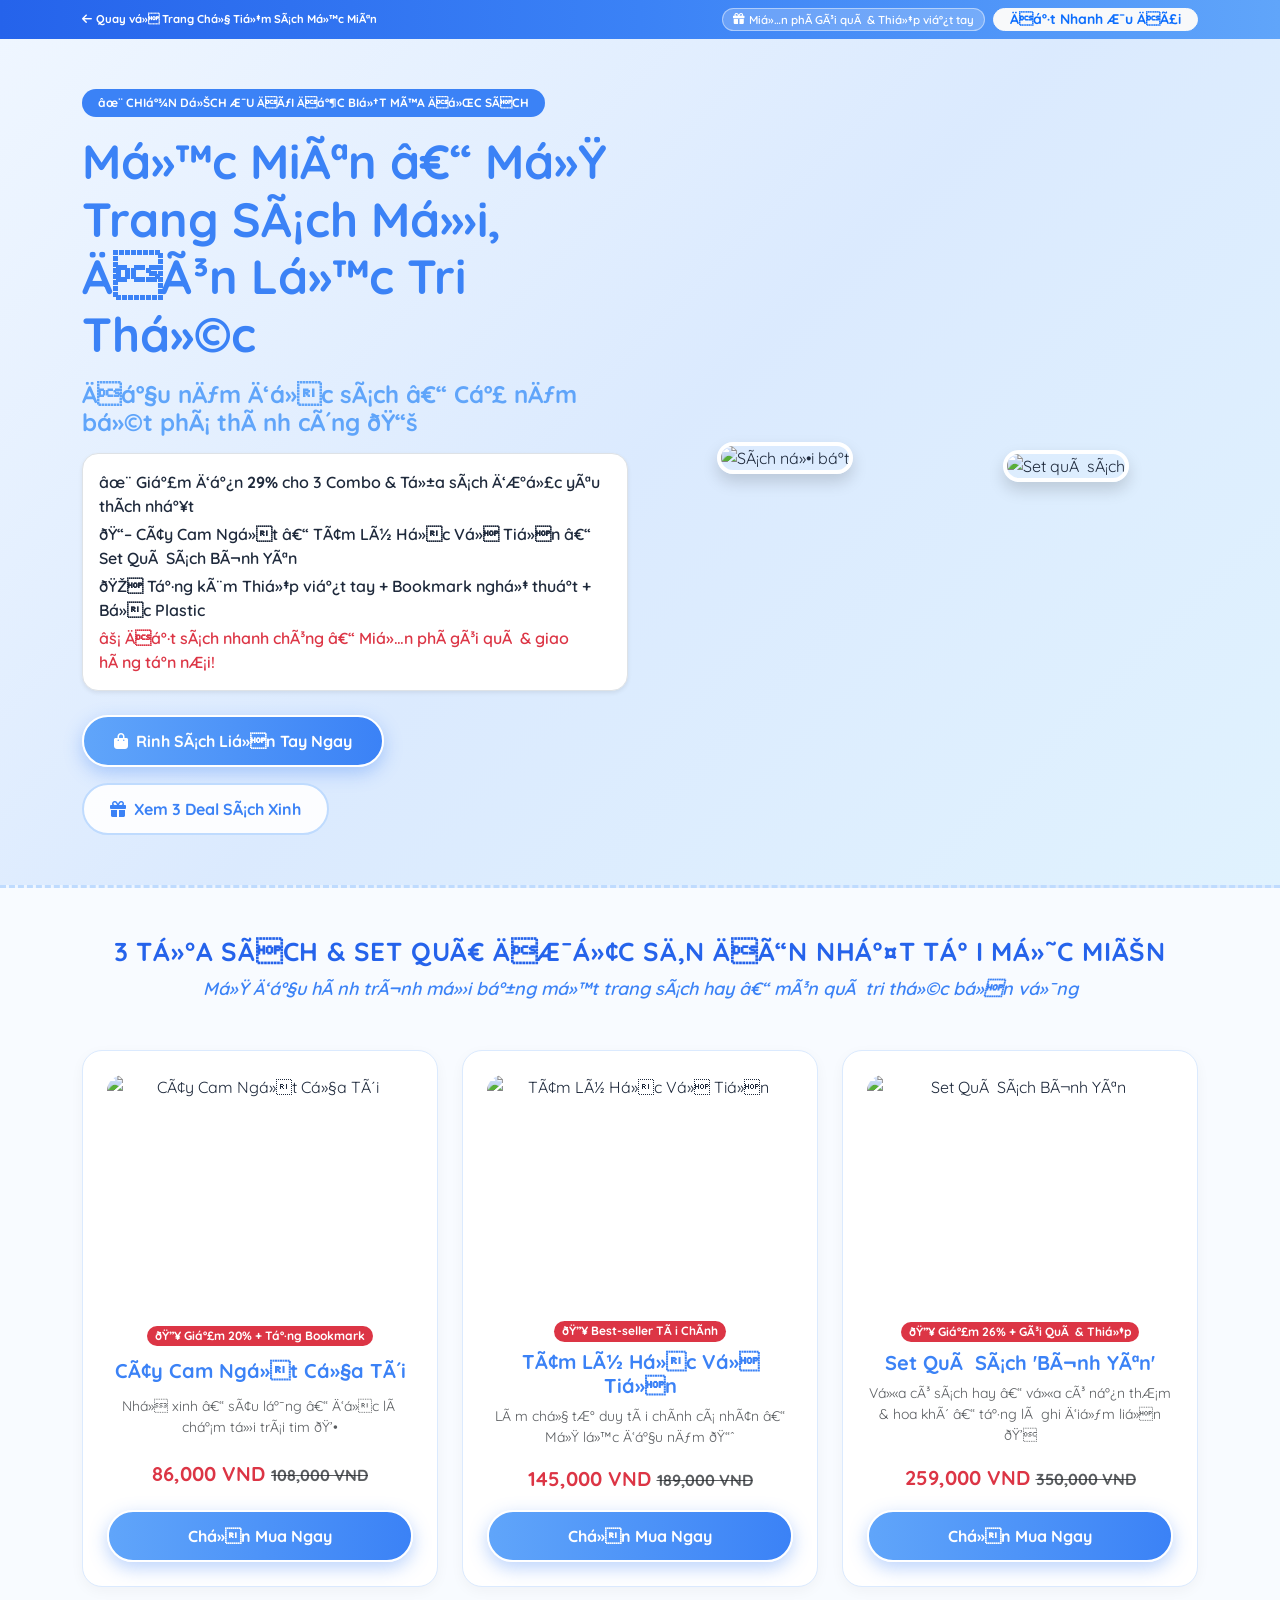
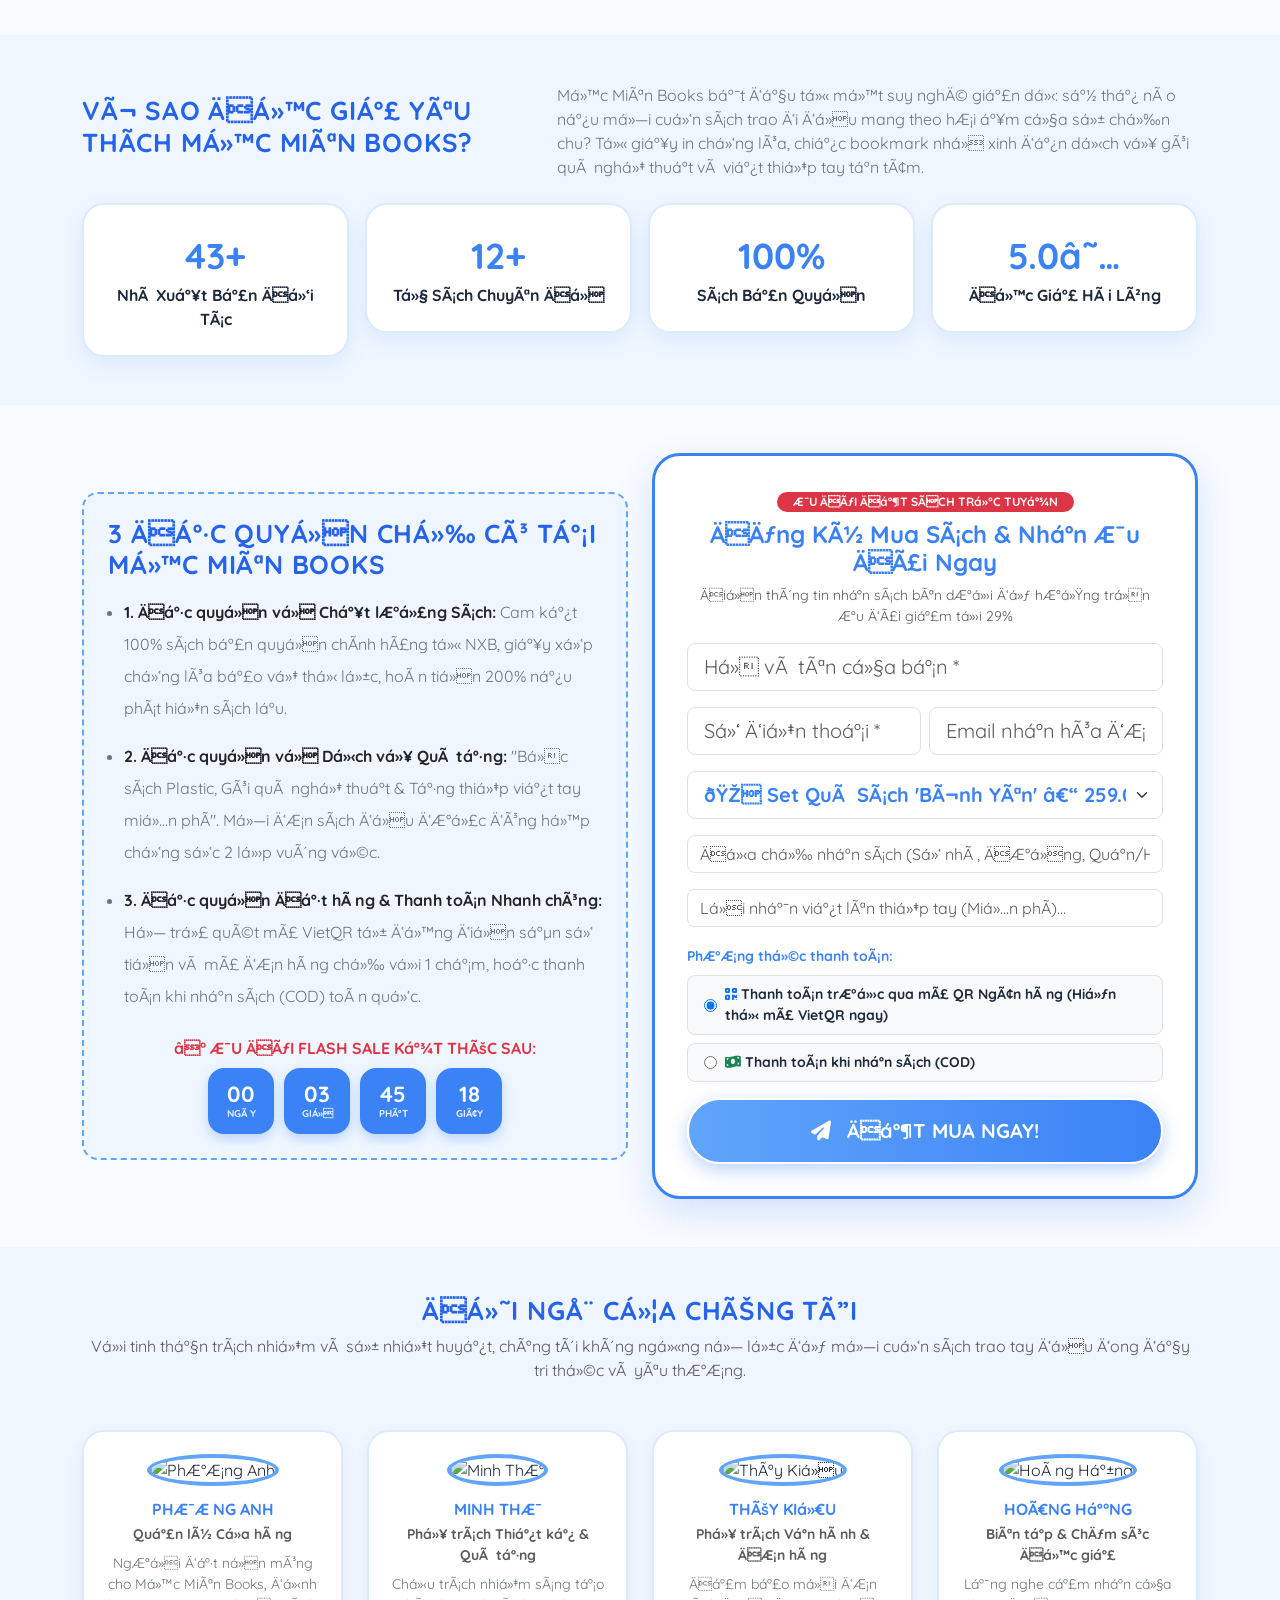
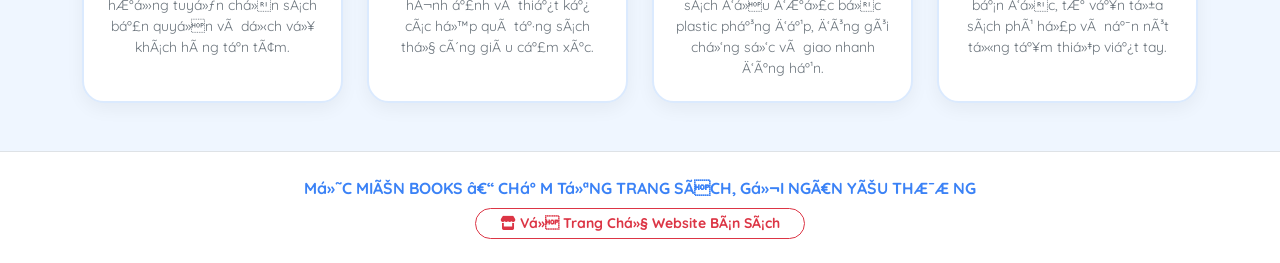
==== commit 4d8d9837: "Show Google Sheets sync result to user, target only the configured sheet" ====
--- a/ladipage.html
+++ b/ladipage.html
@@ -1,9 +1,9 @@
-<!DOCTYPE html>
+﻿<!DOCTYPE html>
 <html lang="vi">
 <head>
     <meta charset="UTF-8">
     <meta name="viewport" content="width=device-width, initial-scale=1">
-    <title>Mộc Miên Books – Chiến Dịch Ưu Đãi Sách & Set Quà Tặng Tri Thức</title>
+    <title>Má»™c MiÃªn Books â€“ Chiáº¿n Dá»‹ch Æ¯u ÄÃ£i SÃ¡ch & Set QuÃ  Táº·ng Tri Thá»©c</title>
     <link href="https://cdn.jsdelivr.net/npm/bootstrap@5.3.2/dist/css/bootstrap.min.css" rel="stylesheet">
     <link href="https://cdnjs.cloudflare.com/ajax/libs/font-awesome/6.5.1/css/all.min.css" rel="stylesheet">
     <link href="assets/css/style.css" rel="stylesheet">
@@ -88,55 +88,55 @@
 
     <div id="toast-container" class="custom-toast-container"></div>
 
-    <!-- Thanh điều hướng quay lại Trang chủ -->
+    <!-- Thanh Ä‘iá»u hÆ°á»›ng quay láº¡i Trang chá»§ -->
     <div class="top-automation-bar py-2">
         <div class="container d-flex flex-nowrap justify-content-between align-items-center gap-2">
             <a href="index.html" class="text-white fw-bold small text-truncate">
-                <i class="fa-solid fa-arrow-left me-1"></i>Quay về Trang Chủ Tiệm Sách Mộc Miên
+                <i class="fa-solid fa-arrow-left me-1"></i>Quay vá» Trang Chá»§ Tiá»‡m SÃ¡ch Má»™c MiÃªn
             </a>
             <div class="d-flex align-items-center flex-nowrap gap-2 flex-shrink-0">
-                <span class="badge-free-tool d-none d-md-inline-flex"><i class="fa-solid fa-gift"></i> Miễn phí Gói quà & Thiệp viết tay</span>
-                <a href="#ladi-form-section" class="btn btn-sm btn-light rounded-pill fw-bold text-primary py-0 px-3 text-nowrap">Đặt Nhanh Ưu Đãi</a>
+                <span class="badge-free-tool d-none d-md-inline-flex"><i class="fa-solid fa-gift"></i> Miá»…n phÃ­ GÃ³i quÃ  & Thiá»‡p viáº¿t tay</span>
+                <a href="#ladi-form-section" class="btn btn-sm btn-light rounded-pill fw-bold text-primary py-0 px-3 text-nowrap">Äáº·t Nhanh Æ¯u ÄÃ£i</a>
             </div>
         </div>
     </div>
 
-    <!-- SECTION 1: HERO CAMPAIGN (CHUẨN MẪU BABIBO.BPTMAI02.ID.VN) -->
+    <!-- SECTION 1: HERO CAMPAIGN (CHUáº¨N MáºªU BABIBO.BPTMAI02.ID.VN) -->
     <section class="ladi-hero">
         <div class="container">
             <div class="row align-items-center g-4">
                 <div class="col-lg-6">
                     <span class="badge rounded-pill px-3 py-2 mb-3" style="background:var(--primary);color:#fff;">
-                        ✨ CHIẾN DỊCH ƯU ĐÃI ĐẶC BIỆT MÙA ĐỌC SÁCH
+                        âœ¨ CHIáº¾N Dá»ŠCH Æ¯U ÄÃƒI Äáº¶C BIá»†T MÃ™A Äá»ŒC SÃCH
                     </span>
                     <h1 class="display-5 fw-bolder mb-3" style="color:var(--primary);">
-                        Mộc Miên – Mở Trang Sách Mới, Đón Lộc Tri Thức
+                        Má»™c MiÃªn â€“ Má»Ÿ Trang SÃ¡ch Má»›i, ÄÃ³n Lá»™c Tri Thá»©c
                     </h1>
                     <h4 class="fw-bold mb-3" style="color:var(--primary-light);">
-                        Đầu năm đọc sách – Cả năm bứt phá thành công 📚
+                        Äáº§u nÄƒm Ä‘á»c sÃ¡ch â€“ Cáº£ nÄƒm bá»©t phÃ¡ thÃ nh cÃ´ng ðŸ“š
                     </h4>
                     <div class="p-3 rounded-4 bg-white border mb-4 shadow-sm">
-                        <p class="mb-1 fw-semibold">✨ Giảm đến <strong>29%</strong> cho 3 Combo & Tựa sách được yêu thích nhất</p>
-                        <p class="mb-1 fw-semibold">📖 Cây Cam Ngọt – Tâm Lý Học Về Tiền – Set Quà Sách Bình Yên</p>
-                        <p class="mb-1 fw-semibold">🎁 Tặng kèm Thiệp viết tay + Bookmark nghệ thuật + Bọc Plastic</p>
-                        <p class="mb-0 fw-semibold text-danger">⚡ Đặt sách nhanh chóng – Miễn phí gói quà & giao hàng tận nơi!</p>
+                        <p class="mb-1 fw-semibold">âœ¨ Giáº£m Ä‘áº¿n <strong>29%</strong> cho 3 Combo & Tá»±a sÃ¡ch Ä‘Æ°á»£c yÃªu thÃ­ch nháº¥t</p>
+                        <p class="mb-1 fw-semibold">ðŸ“– CÃ¢y Cam Ngá»t â€“ TÃ¢m LÃ½ Há»c Vá» Tiá»n â€“ Set QuÃ  SÃ¡ch BÃ¬nh YÃªn</p>
+                        <p class="mb-1 fw-semibold">ðŸŽ Táº·ng kÃ¨m Thiá»‡p viáº¿t tay + Bookmark nghá»‡ thuáº­t + Bá»c Plastic</p>
+                        <p class="mb-0 fw-semibold text-danger">âš¡ Äáº·t sÃ¡ch nhanh chÃ³ng â€“ Miá»…n phÃ­ gÃ³i quÃ  & giao hÃ ng táº­n nÆ¡i!</p>
                     </div>
                     <div class="d-flex flex-wrap gap-3">
                         <a href="#ladi-form-section" class="btn-cute-primary">
-                            <i class="fa-solid fa-bag-shopping"></i> Rinh Sách Liền Tay Ngay
+                            <i class="fa-solid fa-bag-shopping"></i> Rinh SÃ¡ch Liá»n Tay Ngay
                         </a>
                         <a href="#top-3-deal" class="btn-cute-outline">
-                            <i class="fa-solid fa-gift"></i> Xem 3 Deal Sách Xinh
+                            <i class="fa-solid fa-gift"></i> Xem 3 Deal SÃ¡ch Xinh
                         </a>
                     </div>
                 </div>
                 <div class="col-lg-6 text-center">
                     <div class="row g-3">
                         <div class="col-6">
-                            <img src="https://images.unsplash.com/photo-1544947950-fa07a98d237f?auto=format&fit=crop&w=600&q=80" class="img-fluid rounded-4 shadow border border-4 border-white" alt="Sách nổi bật">
+                            <img src="https://images.unsplash.com/photo-1544947950-fa07a98d237f?auto=format&fit=crop&w=600&q=80" class="img-fluid rounded-4 shadow border border-4 border-white" alt="SÃ¡ch ná»•i báº­t">
                         </div>
                         <div class="col-6 mt-4">
-                            <img src="https://images.unsplash.com/photo-1513885535751-8b9238bd345a?auto=format&fit=crop&w=600&q=80" class="img-fluid rounded-4 shadow border border-4 border-white" alt="Set quà sách">
+                            <img src="https://images.unsplash.com/photo-1513885535751-8b9238bd345a?auto=format&fit=crop&w=600&q=80" class="img-fluid rounded-4 shadow border border-4 border-white" alt="Set quÃ  sÃ¡ch">
                         </div>
                     </div>
                 </div>
@@ -144,58 +144,58 @@
         </div>
     </section>
 
-    <!-- SECTION 2: 3 SẢN PHẨM / SET QUÀ ĐƯỢC YÊU THÍCH NHẤT (GIỐNG SECTION 323 CỦA BABIBO) -->
+    <!-- SECTION 2: 3 Sáº¢N PHáº¨M / SET QUÃ€ ÄÆ¯á»¢C YÃŠU THÃCH NHáº¤T (GIá»NG SECTION 323 Cá»¦A BABIBO) -->
     <section id="top-3-deal" class="py-5">
         <div class="container">
             <div class="text-center mb-5">
-                <h2 class="cute-title">3 TỰA SÁCH & SET QUÀ ĐƯỢC SĂN ĐÓN NHẤT TẠI MỘC MIÊN</h2>
-                <p class="cute-subtitle">Mở đầu hành trình mới bằng một trang sách hay – món quà tri thức bền vững</p>
+                <h2 class="cute-title">3 Tá»°A SÃCH & SET QUÃ€ ÄÆ¯á»¢C SÄ‚N ÄÃ“N NHáº¤T Táº I Má»˜C MIÃŠN</h2>
+                <p class="cute-subtitle">Má»Ÿ Ä‘áº§u hÃ nh trÃ¬nh má»›i báº±ng má»™t trang sÃ¡ch hay â€“ mÃ³n quÃ  tri thá»©c bá»n vá»¯ng</p>
             </div>
             <div class="row g-4">
                 <div class="col-md-4">
                     <div class="product-item text-center p-4">
-                        <img src="https://images.unsplash.com/photo-1544947950-fa07a98d237f?auto=format&fit=crop&w=600&q=80" class="img-fluid rounded-4 mb-3" style="height:230px;object-fit:cover;" alt="Cây Cam Ngọt Của Tôi">
-                        <span class="badge bg-danger rounded-pill align-self-center mb-2">🔥 Giảm 20% + Tặng Bookmark</span>
-                        <h5 class="fw-bold" style="color:var(--primary);">Cây Cam Ngọt Của Tôi</h5>
-                        <p class="small text-muted">Nhỏ xinh – sâu lắng – đọc là chạm tới trái tim 💕</p>
+                        <img src="https://images.unsplash.com/photo-1544947950-fa07a98d237f?auto=format&fit=crop&w=600&q=80" class="img-fluid rounded-4 mb-3" style="height:230px;object-fit:cover;" alt="CÃ¢y Cam Ngá»t Cá»§a TÃ´i">
+                        <span class="badge bg-danger rounded-pill align-self-center mb-2">ðŸ”¥ Giáº£m 20% + Táº·ng Bookmark</span>
+                        <h5 class="fw-bold" style="color:var(--primary);">CÃ¢y Cam Ngá»t Cá»§a TÃ´i</h5>
+                        <p class="small text-muted">Nhá» xinh â€“ sÃ¢u láº¯ng â€“ Ä‘á»c lÃ  cháº¡m tá»›i trÃ¡i tim ðŸ’•</p>
                         <div class="fs-5 fw-bolder text-danger mb-3">86,000 VND <small class="text-muted text-decoration-line-through fs-6">108,000 VND</small></div>
-                        <a href="#ladi-form-section" onclick="selectLadiProduct('86000', 'Cây Cam Ngọt Của Tôi (Bản Đặc Biệt)')" class="btn-cute-primary justify-content-center">Chọn Mua Ngay</a>
+                        <a href="#ladi-form-section" onclick="selectLadiProduct('86000', 'CÃ¢y Cam Ngá»t Cá»§a TÃ´i (Báº£n Äáº·c Biá»‡t)')" class="btn-cute-primary justify-content-center">Chá»n Mua Ngay</a>
                     </div>
                 </div>
                 <div class="col-md-4">
                     <div class="product-item text-center p-4">
-                        <img src="https://images.unsplash.com/photo-1589829085413-56de8ae18c73?auto=format&fit=crop&w=600&q=80" class="img-fluid rounded-4 mb-3" style="height:230px;object-fit:cover;" alt="Tâm Lý Học Về Tiền">
-                        <span class="badge bg-danger rounded-pill align-self-center mb-2">🔥 Best-seller Tài Chính</span>
-                        <h5 class="fw-bold" style="color:var(--primary);">Tâm Lý Học Về Tiền</h5>
-                        <p class="small text-muted">Làm chủ tư duy tài chính cá nhân – Mở lộc đầu năm 📈</p>
+                        <img src="https://images.unsplash.com/photo-1589829085413-56de8ae18c73?auto=format&fit=crop&w=600&q=80" class="img-fluid rounded-4 mb-3" style="height:230px;object-fit:cover;" alt="TÃ¢m LÃ½ Há»c Vá» Tiá»n">
+                        <span class="badge bg-danger rounded-pill align-self-center mb-2">ðŸ”¥ Best-seller TÃ i ChÃ­nh</span>
+                        <h5 class="fw-bold" style="color:var(--primary);">TÃ¢m LÃ½ Há»c Vá» Tiá»n</h5>
+                        <p class="small text-muted">LÃ m chá»§ tÆ° duy tÃ i chÃ­nh cÃ¡ nhÃ¢n â€“ Má»Ÿ lá»™c Ä‘áº§u nÄƒm ðŸ“ˆ</p>
                         <div class="fs-5 fw-bolder text-danger mb-3">145,000 VND <small class="text-muted text-decoration-line-through fs-6">189,000 VND</small></div>
-                        <a href="#ladi-form-section" onclick="selectLadiProduct('145000', 'Sách Tâm Lý Học Về Tiền')" class="btn-cute-primary justify-content-center">Chọn Mua Ngay</a>
+                        <a href="#ladi-form-section" onclick="selectLadiProduct('145000', 'SÃ¡ch TÃ¢m LÃ½ Há»c Vá» Tiá»n')" class="btn-cute-primary justify-content-center">Chá»n Mua Ngay</a>
                     </div>
                 </div>
                 <div class="col-md-4">
                     <div class="product-item text-center p-4">
-                        <img src="https://images.unsplash.com/photo-1513885535751-8b9238bd345a?auto=format&fit=crop&w=600&q=80" class="img-fluid rounded-4 mb-3" style="height:230px;object-fit:cover;" alt="Set Quà Sách Bình Yên">
-                        <span class="badge bg-danger rounded-pill align-self-center mb-2">🔥 Giảm 26% + Gói Quà & Thiệp</span>
-                        <h5 class="fw-bold" style="color:var(--primary);">Set Quà Sách 'Bình Yên'</h5>
-                        <p class="small text-muted">Vừa có sách hay – vừa có nến thơm & hoa khô – tặng là ghi điểm liền 💝</p>
+                        <img src="https://images.unsplash.com/photo-1513885535751-8b9238bd345a?auto=format&fit=crop&w=600&q=80" class="img-fluid rounded-4 mb-3" style="height:230px;object-fit:cover;" alt="Set QuÃ  SÃ¡ch BÃ¬nh YÃªn">
+                        <span class="badge bg-danger rounded-pill align-self-center mb-2">ðŸ”¥ Giáº£m 26% + GÃ³i QuÃ  & Thiá»‡p</span>
+                        <h5 class="fw-bold" style="color:var(--primary);">Set QuÃ  SÃ¡ch 'BÃ¬nh YÃªn'</h5>
+                        <p class="small text-muted">Vá»«a cÃ³ sÃ¡ch hay â€“ vá»«a cÃ³ náº¿n thÆ¡m & hoa khÃ´ â€“ táº·ng lÃ  ghi Ä‘iá»ƒm liá»n ðŸ’</p>
                         <div class="fs-5 fw-bolder text-danger mb-3">259,000 VND <small class="text-muted text-decoration-line-through fs-6">350,000 VND</small></div>
-                        <a href="#ladi-form-section" onclick="selectLadiProduct('259000', 'Set Quà Sách Bình Yên (Sách + Nến Thơm + Hoa Khô)')" class="btn-cute-primary justify-content-center">Chọn Mua Ngay</a>
+                        <a href="#ladi-form-section" onclick="selectLadiProduct('259000', 'Set QuÃ  SÃ¡ch BÃ¬nh YÃªn (SÃ¡ch + Náº¿n ThÆ¡m + Hoa KhÃ´)')" class="btn-cute-primary justify-content-center">Chá»n Mua Ngay</a>
                     </div>
                 </div>
             </div>
         </div>
     </section>
 
-    <!-- SECTION 3: CON SỐ ẤN TƯỢNG & CÂU CHUYỆN THƯƠNG HIỆU (GIỐNG SECTION 226 BABIBO) -->
+    <!-- SECTION 3: CON Sá» áº¤N TÆ¯á»¢NG & CÃ‚U CHUYá»†N THÆ¯Æ NG HIá»†U (GIá»NG SECTION 226 BABIBO) -->
     <section class="py-5" style="background:var(--primary-soft);">
         <div class="container">
             <div class="row align-items-center mb-4">
                 <div class="col-lg-5">
-                    <h2 class="cute-title">Vì Sao Độc Giả Yêu Thích Mộc Miên Books?</h2>
+                    <h2 class="cute-title">VÃ¬ Sao Äá»™c Giáº£ YÃªu ThÃ­ch Má»™c MiÃªn Books?</h2>
                 </div>
                 <div class="col-lg-7">
                     <p class="mb-0 text-secondary">
-                        Mộc Miên Books bắt đầu từ một suy nghĩ giản dị: sẽ thế nào nếu mỗi cuốn sách trao đi đều mang theo hơi ấm của sự chỉn chu? Từ giấy in chống lóa, chiếc bookmark nhỏ xinh đến dịch vụ gói quà nghệ thuật và viết thiệp tay tận tâm.
+                        Má»™c MiÃªn Books báº¯t Ä‘áº§u tá»« má»™t suy nghÄ© giáº£n dá»‹: sáº½ tháº¿ nÃ o náº¿u má»—i cuá»‘n sÃ¡ch trao Ä‘i Ä‘á»u mang theo hÆ¡i áº¥m cá»§a sá»± chá»‰n chu? Tá»« giáº¥y in chá»‘ng lÃ³a, chiáº¿c bookmark nhá» xinh Ä‘áº¿n dá»‹ch vá»¥ gÃ³i quÃ  nghá»‡ thuáº­t vÃ  viáº¿t thiá»‡p tay táº­n tÃ¢m.
                     </p>
                 </div>
             </div>
@@ -203,117 +203,117 @@
                 <div class="col-6 col-md-3">
                     <div class="ladi-stat-box">
                         <div class="ladi-stat-num">43+</div>
-                        <div class="fw-bold">Nhà Xuất Bản Đối Tác</div>
+                        <div class="fw-bold">NhÃ  Xuáº¥t Báº£n Äá»‘i TÃ¡c</div>
                     </div>
                 </div>
                 <div class="col-6 col-md-3">
                     <div class="ladi-stat-box">
                         <div class="ladi-stat-num">12+</div>
-                        <div class="fw-bold">Tủ Sách Chuyên Đề</div>
+                        <div class="fw-bold">Tá»§ SÃ¡ch ChuyÃªn Äá»</div>
                     </div>
                 </div>
                 <div class="col-6 col-md-3">
                     <div class="ladi-stat-box">
                         <div class="ladi-stat-num">100%</div>
-                        <div class="fw-bold">Sách Bản Quyền</div>
+                        <div class="fw-bold">SÃ¡ch Báº£n Quyá»n</div>
                     </div>
                 </div>
                 <div class="col-6 col-md-3">
                     <div class="ladi-stat-box">
-                        <div class="ladi-stat-num">5.0★</div>
-                        <div class="fw-bold">Độc Giả Hài Lòng</div>
+                        <div class="ladi-stat-num">5.0â˜…</div>
+                        <div class="fw-bold">Äá»™c Giáº£ HÃ i LÃ²ng</div>
                     </div>
                 </div>
             </div>
         </div>
     </section>
 
-    <!-- SECTION 4: 3 ĐẶC QUYỀN & FORM ĐẶT HÀNG NHANH (CHUẨN SECTION 250 BABIBO) -->
+    <!-- SECTION 4: 3 Äáº¶C QUYá»€N & FORM Äáº¶T HÃ€NG NHANH (CHUáº¨N SECTION 250 BABIBO) -->
     <section id="ladi-form-section" class="py-5">
         <div class="container">
             <div class="row g-4 align-items-center">
                 <div class="col-lg-6">
                     <div class="p-4 rounded-4 h-100" style="background:var(--primary-soft);border:2px dashed var(--primary-light);">
-                        <h3 class="cute-title mb-3">3 Đặc Quyền Chỉ Có Tại Mộc Miên Books</h3>
+                        <h3 class="cute-title mb-3">3 Äáº·c Quyá»n Chá»‰ CÃ³ Táº¡i Má»™c MiÃªn Books</h3>
                         <ul class="lh-lg text-secondary ps-3">
                             <li class="mb-3">
-                                <strong class="text-dark">1. Đặc quyền về Chất lượng Sách:</strong> Cam kết 100% sách bản quyền chính hãng từ NXB, giấy xốp chống lóa bảo vệ thị lực, hoàn tiền 200% nếu phát hiện sách lậu.
+                                <strong class="text-dark">1. Äáº·c quyá»n vá» Cháº¥t lÆ°á»£ng SÃ¡ch:</strong> Cam káº¿t 100% sÃ¡ch báº£n quyá»n chÃ­nh hÃ£ng tá»« NXB, giáº¥y xá»‘p chá»‘ng lÃ³a báº£o vá»‡ thá»‹ lá»±c, hoÃ n tiá»n 200% náº¿u phÃ¡t hiá»‡n sÃ¡ch láº­u.
                             </li>
                             <li class="mb-3">
-                                <strong class="text-dark">2. Đặc quyền về Dịch vụ Quà tặng:</strong> "Bọc sách Plastic, Gói quà nghệ thuật & Tặng thiệp viết tay miễn phí". Mỗi đơn sách đều được đóng hộp chống sốc 2 lớp vuông vức.
+                                <strong class="text-dark">2. Äáº·c quyá»n vá» Dá»‹ch vá»¥ QuÃ  táº·ng:</strong> "Bá»c sÃ¡ch Plastic, GÃ³i quÃ  nghá»‡ thuáº­t & Táº·ng thiá»‡p viáº¿t tay miá»…n phÃ­". Má»—i Ä‘Æ¡n sÃ¡ch Ä‘á»u Ä‘Æ°á»£c Ä‘Ã³ng há»™p chá»‘ng sá»‘c 2 lá»›p vuÃ´ng vá»©c.
                             </li>
                             <li class="mb-3">
-                                <strong class="text-dark">3. Đặc quyền Đặt hàng & Thanh toán Nhanh chóng:</strong> Hỗ trợ quét mã VietQR tự động điền sẵn số tiền và mã đơn hàng chỉ với 1 chạm, hoặc thanh toán khi nhận sách (COD) toàn quốc.
+                                <strong class="text-dark">3. Äáº·c quyá»n Äáº·t hÃ ng & Thanh toÃ¡n Nhanh chÃ³ng:</strong> Há»— trá»£ quÃ©t mÃ£ VietQR tá»± Ä‘á»™ng Ä‘iá»n sáºµn sá»‘ tiá»n vÃ  mÃ£ Ä‘Æ¡n hÃ ng chá»‰ vá»›i 1 cháº¡m, hoáº·c thanh toÃ¡n khi nháº­n sÃ¡ch (COD) toÃ n quá»‘c.
                             </li>
                         </ul>
 
                         <div class="text-center mt-4">
-                            <div class="fw-bold mb-2 text-danger">⏰ ƯU ĐÃI FLASH SALE KẾT THÚC SAU:</div>
+                            <div class="fw-bold mb-2 text-danger">â° Æ¯U ÄÃƒI FLASH SALE Káº¾T THÃšC SAU:</div>
                             <div class="countdown-box">
-                                <div class="cd-item"><span>00</span><small>Ngày</small></div>
-                                <div class="cd-item"><span id="lp-h">03</span><small>Giờ</small></div>
-                                <div class="cd-item"><span id="lp-m">45</span><small>Phút</small></div>
-                                <div class="cd-item"><span id="lp-s">18</span><small>Giây</small></div>
-                            </div>
-                        </div>
-                    </div>
-                </div>
-
-                <!-- FORM CHỐT ĐƠN NHANH -->
+                                <div class="cd-item"><span>00</span><small>NgÃ y</small></div>
+                                <div class="cd-item"><span id="lp-h">03</span><small>Giá»</small></div>
+                                <div class="cd-item"><span id="lp-m">45</span><small>PhÃºt</small></div>
+                                <div class="cd-item"><span id="lp-s">18</span><small>GiÃ¢y</small></div>
+                            </div>
+                        </div>
+                    </div>
+                </div>
+
+                <!-- FORM CHá»T ÄÆ N NHANH -->
                 <div class="col-lg-6">
                     <div class="ladi-order-box">
                         <div class="text-center mb-3">
-                            <span class="badge bg-danger rounded-pill px-3 py-1 mb-2">ƯU ĐÃI ĐẶT SÁCH TRỰC TUYẾN</span>
-                            <h4 class="fw-bolder" style="color:var(--primary);">Đăng Ký Mua Sách & Nhận Ưu Đãi Ngay</h4>
-                            <p class="small text-muted mb-0">Điền thông tin nhận sách bên dưới để hưởng trọn ưu đãi giảm tới 29%</p>
+                            <span class="badge bg-danger rounded-pill px-3 py-1 mb-2">Æ¯U ÄÃƒI Äáº¶T SÃCH TRá»°C TUYáº¾N</span>
+                            <h4 class="fw-bolder" style="color:var(--primary);">ÄÄƒng KÃ½ Mua SÃ¡ch & Nháº­n Æ¯u ÄÃ£i Ngay</h4>
+                            <p class="small text-muted mb-0">Äiá»n thÃ´ng tin nháº­n sÃ¡ch bÃªn dÆ°á»›i Ä‘á»ƒ hÆ°á»Ÿng trá»n Æ°u Ä‘Ã£i giáº£m tá»›i 29%</p>
                         </div>
 
                         <form onsubmit="submitLadiPageOrder(event)">
                             <div class="mb-3">
-                                <input id="lp-name" type="text" class="form-control form-control-lg rounded-3" placeholder="Họ và tên của bạn *" required>
+                                <input id="lp-name" type="text" class="form-control form-control-lg rounded-3" placeholder="Há» vÃ  tÃªn cá»§a báº¡n *" required>
                             </div>
                             <div class="row g-2 mb-3">
                                 <div class="col-6">
-                                    <input id="lp-phone" type="tel" class="form-control form-control-lg rounded-3" placeholder="Số điện thoại *" required>
+                                    <input id="lp-phone" type="tel" class="form-control form-control-lg rounded-3" placeholder="Sá»‘ Ä‘iá»‡n thoáº¡i *" required>
                                 </div>
                                 <div class="col-6">
-                                    <input id="lp-email" type="email" class="form-control form-control-lg rounded-3" placeholder="Email nhận hóa đơn">
+                                    <input id="lp-email" type="email" class="form-control form-control-lg rounded-3" placeholder="Email nháº­n hÃ³a Ä‘Æ¡n">
                                 </div>
                             </div>
                             <div class="mb-3">
                                 <select id="lp-product" class="form-select form-select-lg rounded-3 fw-bold" style="color:var(--primary);" required>
-                                    <option value="259000|Set Quà Sách 'Bình Yên' (Sách + Nến Thơm + Hoa Khô)">🎁 Set Quà Sách 'Bình Yên' – 259.000đ (Giá gốc 350.000đ)</option>
-                                    <option value="299000|Set Quà Sách 'Mở Lộc Tri Thức' (Nhà Giả Kim + Bình Giữ Nhiệt)">🎁 Set Quà 'Mở Lộc Tri Thức' – 299.000đ (Giá gốc 420.000đ)</option>
-                                    <option value="249000|Combo Bứt Phá Bản Thân (Thói Quen Nguyên Tử + Tâm Lý Học Về Tiền)">📚 Combo 2 Sách Bứt Phá Bản Thân – 249.000đ</option>
-                                    <option value="86000|Cây Cam Ngọt Của Tôi (Phiên Bản Đặc Biệt)">📖 Cây Cam Ngọt Của Tôi – 86.000đ</option>
-                                    <option value="145000|Tâm Lý Học Về Tiền (Morgan Housel)">📈 Tâm Lý Học Về Tiền – 145.000đ</option>
+                                    <option value="259000|Set QuÃ  SÃ¡ch 'BÃ¬nh YÃªn' (SÃ¡ch + Náº¿n ThÆ¡m + Hoa KhÃ´)">ðŸŽ Set QuÃ  SÃ¡ch 'BÃ¬nh YÃªn' â€“ 259.000Ä‘ (GiÃ¡ gá»‘c 350.000Ä‘)</option>
+                                    <option value="299000|Set QuÃ  SÃ¡ch 'Má»Ÿ Lá»™c Tri Thá»©c' (NhÃ  Giáº£ Kim + BÃ¬nh Giá»¯ Nhiá»‡t)">ðŸŽ Set QuÃ  'Má»Ÿ Lá»™c Tri Thá»©c' â€“ 299.000Ä‘ (GiÃ¡ gá»‘c 420.000Ä‘)</option>
+                                    <option value="249000|Combo Bá»©t PhÃ¡ Báº£n ThÃ¢n (ThÃ³i Quen NguyÃªn Tá»­ + TÃ¢m LÃ½ Há»c Vá» Tiá»n)">ðŸ“š Combo 2 SÃ¡ch Bá»©t PhÃ¡ Báº£n ThÃ¢n â€“ 249.000Ä‘</option>
+                                    <option value="86000|CÃ¢y Cam Ngá»t Cá»§a TÃ´i (PhiÃªn Báº£n Äáº·c Biá»‡t)">ðŸ“– CÃ¢y Cam Ngá»t Cá»§a TÃ´i â€“ 86.000Ä‘</option>
+                                    <option value="145000|TÃ¢m LÃ½ Há»c Vá» Tiá»n (Morgan Housel)">ðŸ“ˆ TÃ¢m LÃ½ Há»c Vá» Tiá»n â€“ 145.000Ä‘</option>
                                 </select>
                             </div>
                             <div class="mb-3">
-                                <input id="lp-address" type="text" class="form-control rounded-3" placeholder="Địa chỉ nhận sách (Số nhà, Đường, Quận/Huyện, Tỉnh/TP) *" required>
+                                <input id="lp-address" type="text" class="form-control rounded-3" placeholder="Äá»‹a chá»‰ nháº­n sÃ¡ch (Sá»‘ nhÃ , ÄÆ°á»ng, Quáº­n/Huyá»‡n, Tá»‰nh/TP) *" required>
                             </div>
                             <div class="mb-3">
-                                <input id="lp-note" type="text" class="form-control rounded-3" placeholder="Lời nhắn viết lên thiệp tay (Miễn phí)...">
+                                <input id="lp-note" type="text" class="form-control rounded-3" placeholder="Lá»i nháº¯n viáº¿t lÃªn thiá»‡p tay (Miá»…n phÃ­)...">
                             </div>
                             <div class="mb-3">
-                                <label class="small fw-bold mb-2" style="color:var(--primary);">Phương thức thanh toán:</label>
+                                <label class="small fw-bold mb-2" style="color:var(--primary);">PhÆ°Æ¡ng thá»©c thanh toÃ¡n:</label>
                                 <div class="d-flex flex-column gap-2">
                                     <label class="p-2 px-3 border rounded-3 bg-light d-flex align-items-center gap-2 cursor-pointer">
                                         <input type="radio" name="lp-payment" value="VIETQR" checked>
-                                        <span class="small fw-bold"><i class="fa-solid fa-qrcode text-primary me-1"></i>Thanh toán trước qua mã QR Ngân hàng (Hiển thị mã VietQR ngay)</span>
+                                        <span class="small fw-bold"><i class="fa-solid fa-qrcode text-primary me-1"></i>Thanh toÃ¡n trÆ°á»›c qua mÃ£ QR NgÃ¢n hÃ ng (Hiá»ƒn thá»‹ mÃ£ VietQR ngay)</span>
                                     </label>
                                     <label class="p-2 px-3 border rounded-3 bg-light d-flex align-items-center gap-2 cursor-pointer">
                                         <input type="radio" name="lp-payment" value="COD">
-                                        <span class="small fw-bold"><i class="fa-solid fa-money-bill-wave text-success me-1"></i>Thanh toán khi nhận sách (COD)</span>
+                                        <span class="small fw-bold"><i class="fa-solid fa-money-bill-wave text-success me-1"></i>Thanh toÃ¡n khi nháº­n sÃ¡ch (COD)</span>
                                     </label>
                                 </div>
                             </div>
                             <button type="submit" class="btn-cute-primary w-100 justify-content-center py-3 fs-5">
-                                <i class="fa-solid fa-paper-plane me-2"></i>ĐẶT MUA NGAY!
+                                <i class="fa-solid fa-paper-plane me-2"></i>Äáº¶T MUA NGAY!
                             </button>
                         </form>
 
-                        <!-- Khung hiển thị kết quả VietQR trực tiếp ngay dưới Form -->
+                        <!-- Khung hiá»ƒn thá»‹ káº¿t quáº£ VietQR trá»±c tiáº¿p ngay dÆ°á»›i Form -->
                         <div id="lp-vietqr-result" class="mt-4 d-none"></div>
                     </div>
                 </div>
@@ -321,44 +321,44 @@
         </div>
     </section>
 
-    <!-- SECTION 5: ĐỘI NGŨ CỦA CHÚNG TÔI (CHUẨN SECTION 158 BABIBO) -->
+    <!-- SECTION 5: Äá»˜I NGÅ¨ Cá»¦A CHÃšNG TÃ”I (CHUáº¨N SECTION 158 BABIBO) -->
     <section class="py-5" style="background:var(--primary-soft);">
         <div class="container">
             <div class="text-center mb-5">
-                <h2 class="cute-title">ĐỘI NGŨ CỦA CHÚNG TÔI</h2>
-                <p class="text-muted">Với tinh thần trách nhiệm và sự nhiệt huyết, chúng tôi không ngừng nỗ lực để mỗi cuốn sách trao tay đều đong đầy tri thức và yêu thương.</p>
+                <h2 class="cute-title">Äá»˜I NGÅ¨ Cá»¦A CHÃšNG TÃ”I</h2>
+                <p class="text-muted">Vá»›i tinh tháº§n trÃ¡ch nhiá»‡m vÃ  sá»± nhiá»‡t huyáº¿t, chÃºng tÃ´i khÃ´ng ngá»«ng ná»— lá»±c Ä‘á»ƒ má»—i cuá»‘n sÃ¡ch trao tay Ä‘á»u Ä‘ong Ä‘áº§y tri thá»©c vÃ  yÃªu thÆ°Æ¡ng.</p>
             </div>
             <div class="row g-4">
                 <div class="col-6 col-lg-3">
                     <div class="team-card">
-                        <img src="https://images.unsplash.com/photo-1534528741775-53994a69daeb?auto=format&fit=crop&w=300&q=80" class="team-avatar" alt="Phương Anh">
-                        <h6 class="fw-bolder mb-1" style="color:var(--primary);">PHƯƠNG ANH</h6>
-                        <div class="small fw-bold text-muted mb-2">Quản lý Cửa hàng</div>
-                        <p class="small text-secondary mb-0">Người đặt nền móng cho Mộc Miên Books, định hướng tuyển chọn sách bản quyền và dịch vụ khách hàng tận tâm.</p>
+                        <img src="https://images.unsplash.com/photo-1534528741775-53994a69daeb?auto=format&fit=crop&w=300&q=80" class="team-avatar" alt="PhÆ°Æ¡ng Anh">
+                        <h6 class="fw-bolder mb-1" style="color:var(--primary);">PHÆ¯Æ NG ANH</h6>
+                        <div class="small fw-bold text-muted mb-2">Quáº£n lÃ½ Cá»­a hÃ ng</div>
+                        <p class="small text-secondary mb-0">NgÆ°á»i Ä‘áº·t ná»n mÃ³ng cho Má»™c MiÃªn Books, Ä‘á»‹nh hÆ°á»›ng tuyá»ƒn chá»n sÃ¡ch báº£n quyá»n vÃ  dá»‹ch vá»¥ khÃ¡ch hÃ ng táº­n tÃ¢m.</p>
                     </div>
                 </div>
                 <div class="col-6 col-lg-3">
                     <div class="team-card">
-                        <img src="https://images.unsplash.com/photo-1517841905240-472988babdf9?auto=format&fit=crop&w=300&q=80" class="team-avatar" alt="Minh Thư">
-                        <h6 class="fw-bolder mb-1" style="color:var(--primary);">MINH THƯ</h6>
-                        <div class="small fw-bold text-muted mb-2">Phụ trách Thiết kế & Quà tặng</div>
-                        <p class="small text-secondary mb-0">Chịu trách nhiệm sáng tạo hình ảnh và thiết kế các hộp quà tặng sách thủ công giàu cảm xúc.</p>
+                        <img src="https://images.unsplash.com/photo-1517841905240-472988babdf9?auto=format&fit=crop&w=300&q=80" class="team-avatar" alt="Minh ThÆ°">
+                        <h6 class="fw-bolder mb-1" style="color:var(--primary);">MINH THÆ¯</h6>
+                        <div class="small fw-bold text-muted mb-2">Phá»¥ trÃ¡ch Thiáº¿t káº¿ & QuÃ  táº·ng</div>
+                        <p class="small text-secondary mb-0">Chá»‹u trÃ¡ch nhiá»‡m sÃ¡ng táº¡o hÃ¬nh áº£nh vÃ  thiáº¿t káº¿ cÃ¡c há»™p quÃ  táº·ng sÃ¡ch thá»§ cÃ´ng giÃ u cáº£m xÃºc.</p>
                     </div>
                 </div>
                 <div class="col-6 col-lg-3">
                     <div class="team-card">
-                        <img src="https://images.unsplash.com/photo-1544005313-94ddf0286df2?auto=format&fit=crop&w=300&q=80" class="team-avatar" alt="Thúy Kiều">
-                        <h6 class="fw-bolder mb-1" style="color:var(--primary);">THÚY KIỀU</h6>
-                        <div class="small fw-bold text-muted mb-2">Phụ trách Vận hành & Đơn hàng</div>
-                        <p class="small text-secondary mb-0">Đảm bảo mọi đơn sách đều được bọc plastic phẳng đẹp, đóng gói chống sốc và giao nhanh đúng hẹn.</p>
+                        <img src="https://images.unsplash.com/photo-1544005313-94ddf0286df2?auto=format&fit=crop&w=300&q=80" class="team-avatar" alt="ThÃºy Kiá»u">
+                        <h6 class="fw-bolder mb-1" style="color:var(--primary);">THÃšY KIá»€U</h6>
+                        <div class="small fw-bold text-muted mb-2">Phá»¥ trÃ¡ch Váº­n hÃ nh & ÄÆ¡n hÃ ng</div>
+                        <p class="small text-secondary mb-0">Äáº£m báº£o má»i Ä‘Æ¡n sÃ¡ch Ä‘á»u Ä‘Æ°á»£c bá»c plastic pháº³ng Ä‘áº¹p, Ä‘Ã³ng gÃ³i chá»‘ng sá»‘c vÃ  giao nhanh Ä‘Ãºng háº¹n.</p>
                     </div>
                 </div>
                 <div class="col-6 col-lg-3">
                     <div class="team-card">
-                        <img src="https://images.unsplash.com/photo-1524504388940-b1c1722653e1?auto=format&fit=crop&w=300&q=80" class="team-avatar" alt="Hoàng Hằng">
-                        <h6 class="fw-bolder mb-1" style="color:var(--primary);">HOÀNG HẰNG</h6>
-                        <div class="small fw-bold text-muted mb-2">Biên tập & Chăm sóc Độc giả</div>
-                        <p class="small text-secondary mb-0">Lắng nghe cảm nhận của bạn đọc, tư vấn tựa sách phù hợp và nắn nót từng tấm thiệp viết tay.</p>
+                        <img src="https://images.unsplash.com/photo-1524504388940-b1c1722653e1?auto=format&fit=crop&w=300&q=80" class="team-avatar" alt="HoÃ ng Háº±ng">
+                        <h6 class="fw-bolder mb-1" style="color:var(--primary);">HOÃ€NG Háº°NG</h6>
+                        <div class="small fw-bold text-muted mb-2">BiÃªn táº­p & ChÄƒm sÃ³c Äá»™c giáº£</div>
+                        <p class="small text-secondary mb-0">Láº¯ng nghe cáº£m nháº­n cá»§a báº¡n Ä‘á»c, tÆ° váº¥n tá»±a sÃ¡ch phÃ¹ há»£p vÃ  náº¯n nÃ³t tá»«ng táº¥m thiá»‡p viáº¿t tay.</p>
                     </div>
                 </div>
             </div>
@@ -367,16 +367,16 @@
 
     <footer class="py-4 text-center border-top bg-white">
         <div class="container">
-            <p class="mb-2 fw-bold" style="color:var(--primary);">MỘC MIÊN BOOKS – CHẠM TỪNG TRANG SÁCH, GỬI NGÀN YÊU THƯƠNG</p>
+            <p class="mb-2 fw-bold" style="color:var(--primary);">Má»˜C MIÃŠN BOOKS â€“ CHáº M Tá»ªNG TRANG SÃCH, Gá»¬I NGÃ€N YÃŠU THÆ¯Æ NG</p>
             <a href="index.html" class="btn btn-sm btn-outline-danger rounded-pill px-4 fw-bold">
-                <i class="fa-solid fa-store me-1"></i>Về Trang Chủ Website Bán Sách
+                <i class="fa-solid fa-store me-1"></i>Vá» Trang Chá»§ Website BÃ¡n SÃ¡ch
             </a>
         </div>
     </footer>
 
     <script src="https://cdn.jsdelivr.net/npm/bootstrap@5.3.2/dist/js/bootstrap.bundle.min.js"></script>
-    <script src="assets/js/data.js?v=20261108-2"></script>
-    <script src="assets/js/app.js?v=20261108-2"></script>
+    <script src="assets/js/data.js?v=20261108-3"></script>
+    <script src="assets/js/app.js?v=20261108-3"></script>
     <script>
         function selectLadiProduct(price, name) {
             const sel = document.getElementById("lp-product");
@@ -409,7 +409,7 @@
                 customerName: name,
                 phone,
                 email: email || "khach.ladipage@gmail.com",
-                city: "Toàn quốc",
+                city: "ToÃ n quá»‘c",
                 address,
                 giftWrap: true,
                 giftMessage: note,
@@ -419,9 +419,9 @@
                 discount: 0,
                 total: amount,
                 paymentMethod,
-                paymentStatus: paymentMethod === "VIETQR" ? "CHỜ QUÉT VIETQR" : "THANH TOÁN KHI NHẬN HÀNG (COD)",
-                source: "Landing Page Ưu Đãi",
-                automationSync: "Đã ghi nhận đơn hàng"
+                paymentStatus: paymentMethod === "VIETQR" ? "CHá»œ QUÃ‰T VIETQR" : "THANH TOÃN KHI NHáº¬N HÃ€NG (COD)",
+                source: "Landing Page Æ¯u ÄÃ£i",
+                automationSync: "ÄÃ£ ghi nháº­n Ä‘Æ¡n hÃ ng"
             };
 
             AppState.orders.unshift(newOrder);
@@ -434,42 +434,42 @@
                 resBox.innerHTML = `
                     <div class="vietqr-card-frame text-center">
                         <span class="badge bg-success rounded-pill px-3 py-2 mb-2">
-                            <i class="fa-solid fa-check-circle me-1"></i>ĐÃ GHI NHẬN ĐƠN #${orderCode} – MÃ QR THANH TOÁN
+                            <i class="fa-solid fa-check-circle me-1"></i>ÄÃƒ GHI NHáº¬N ÄÆ N #${orderCode} â€“ MÃƒ QR THANH TOÃN
                         </span>
                         <div class="fw-bold mb-1">${productTitle}</div>
-                        <div class="fs-5 fw-bolder text-danger mb-2">Số tiền: ${formatVND(amount)}</div>
+                        <div class="fs-5 fw-bolder text-danger mb-2">Sá»‘ tiá»n: ${formatVND(amount)}</div>
                         <div class="qr-scanner-box my-2">
                             <div class="qr-laser-line"></div>
                             <img src="${qrUrl}" alt="VietQR" class="img-fluid rounded-3" style="max-width:230px;">
                         </div>
                         <div class="small text-muted mt-2">
-                            Nội dung CK tự động: <strong class="text-success">${transferContent}</strong><br>
-                            Tài khoản nhận: <strong>${AppState.config.bankId} - ${AppState.config.accountNo} (${AppState.config.accountName})</strong>
+                            Ná»™i dung CK tá»± Ä‘á»™ng: <strong class="text-success">${transferContent}</strong><br>
+                            TÃ i khoáº£n nháº­n: <strong>${AppState.config.bankId} - ${AppState.config.accountNo} (${AppState.config.accountName})</strong>
                         </div>
                         <div class="mt-3 d-flex justify-content-center gap-2">
-                            <button type="button" class="btn btn-sm btn-success rounded-pill px-3 fw-bold" onclick="confirmVietQRPaymentSuccess('${orderCode}'); this.disabled=true; this.innerHTML='<i class=\\'fa-solid fa-check-double me-1\\'></i>Đã xác nhận thanh toán';">
-                                <i class="fa-solid fa-check me-1"></i>Tôi đã quét QR thanh toán
+                            <button type="button" class="btn btn-sm btn-success rounded-pill px-3 fw-bold" onclick="confirmVietQRPaymentSuccess('${orderCode}'); this.disabled=true; this.innerHTML='<i class=\\'fa-solid fa-check-double me-1\\'></i>ÄÃ£ xÃ¡c nháº­n thanh toÃ¡n';">
+                                <i class="fa-solid fa-check me-1"></i>TÃ´i Ä‘Ã£ quÃ©t QR thanh toÃ¡n
                             </button>
-                            <a href="index.html" class="btn btn-sm btn-outline-primary rounded-pill px-3 fw-bold">Về trang chủ xem đơn</a>
+                            <a href="index.html" class="btn btn-sm btn-outline-primary rounded-pill px-3 fw-bold">Vá» trang chá»§ xem Ä‘Æ¡n</a>
                         </div>
                     </div>
                 `;
-                showToast(`Đã tạo đơn #${orderCode} và hiển thị mã QR thanh toán!`);
+                showToast(`ÄÃ£ táº¡o Ä‘Æ¡n #${orderCode} vÃ  hiá»ƒn thá»‹ mÃ£ QR thanh toÃ¡n!`);
             } else {
                 resBox.innerHTML = `
                     <div class="vietqr-card-frame text-center">
                         <span class="badge bg-primary rounded-pill px-3 py-2 mb-2">
-                            <i class="fa-solid fa-box-check me-1"></i>ĐẶT HÀNG THÀNH CÔNG – ĐƠN #${orderCode}
+                            <i class="fa-solid fa-box-check me-1"></i>Äáº¶T HÃ€NG THÃ€NH CÃ”NG â€“ ÄÆ N #${orderCode}
                         </span>
                         <div class="fw-bold mb-1">${productTitle}</div>
-                        <div class="fs-5 fw-bolder text-danger mb-2">Thanh toán khi nhận sách (COD): ${formatVND(amount)}</div>
-                        <p class="small text-muted mb-3">Mộc Miên Books sẽ liên hệ SĐT <strong>${phone}</strong> và giao sách tới: ${address}</p>
+                        <div class="fs-5 fw-bolder text-danger mb-2">Thanh toÃ¡n khi nháº­n sÃ¡ch (COD): ${formatVND(amount)}</div>
+                        <p class="small text-muted mb-3">Má»™c MiÃªn Books sáº½ liÃªn há»‡ SÄT <strong>${phone}</strong> vÃ  giao sÃ¡ch tá»›i: ${address}</p>
                         <div class="d-flex justify-content-center gap-2">
-                            <a href="index.html" class="btn btn-sm btn-primary rounded-pill px-3 fw-bold">Về trang chủ xem đơn</a>
+                            <a href="index.html" class="btn btn-sm btn-primary rounded-pill px-3 fw-bold">Vá» trang chá»§ xem Ä‘Æ¡n</a>
                         </div>
                     </div>
                 `;
-                showToast(`Đã ghi nhận đơn đặt sách COD #${orderCode} thành công!`);
+                showToast(`ÄÃ£ ghi nháº­n Ä‘Æ¡n Ä‘áº·t sÃ¡ch COD #${orderCode} thÃ nh cÃ´ng!`);
             }
             resBox.scrollIntoView({ behavior: "smooth" });
         }
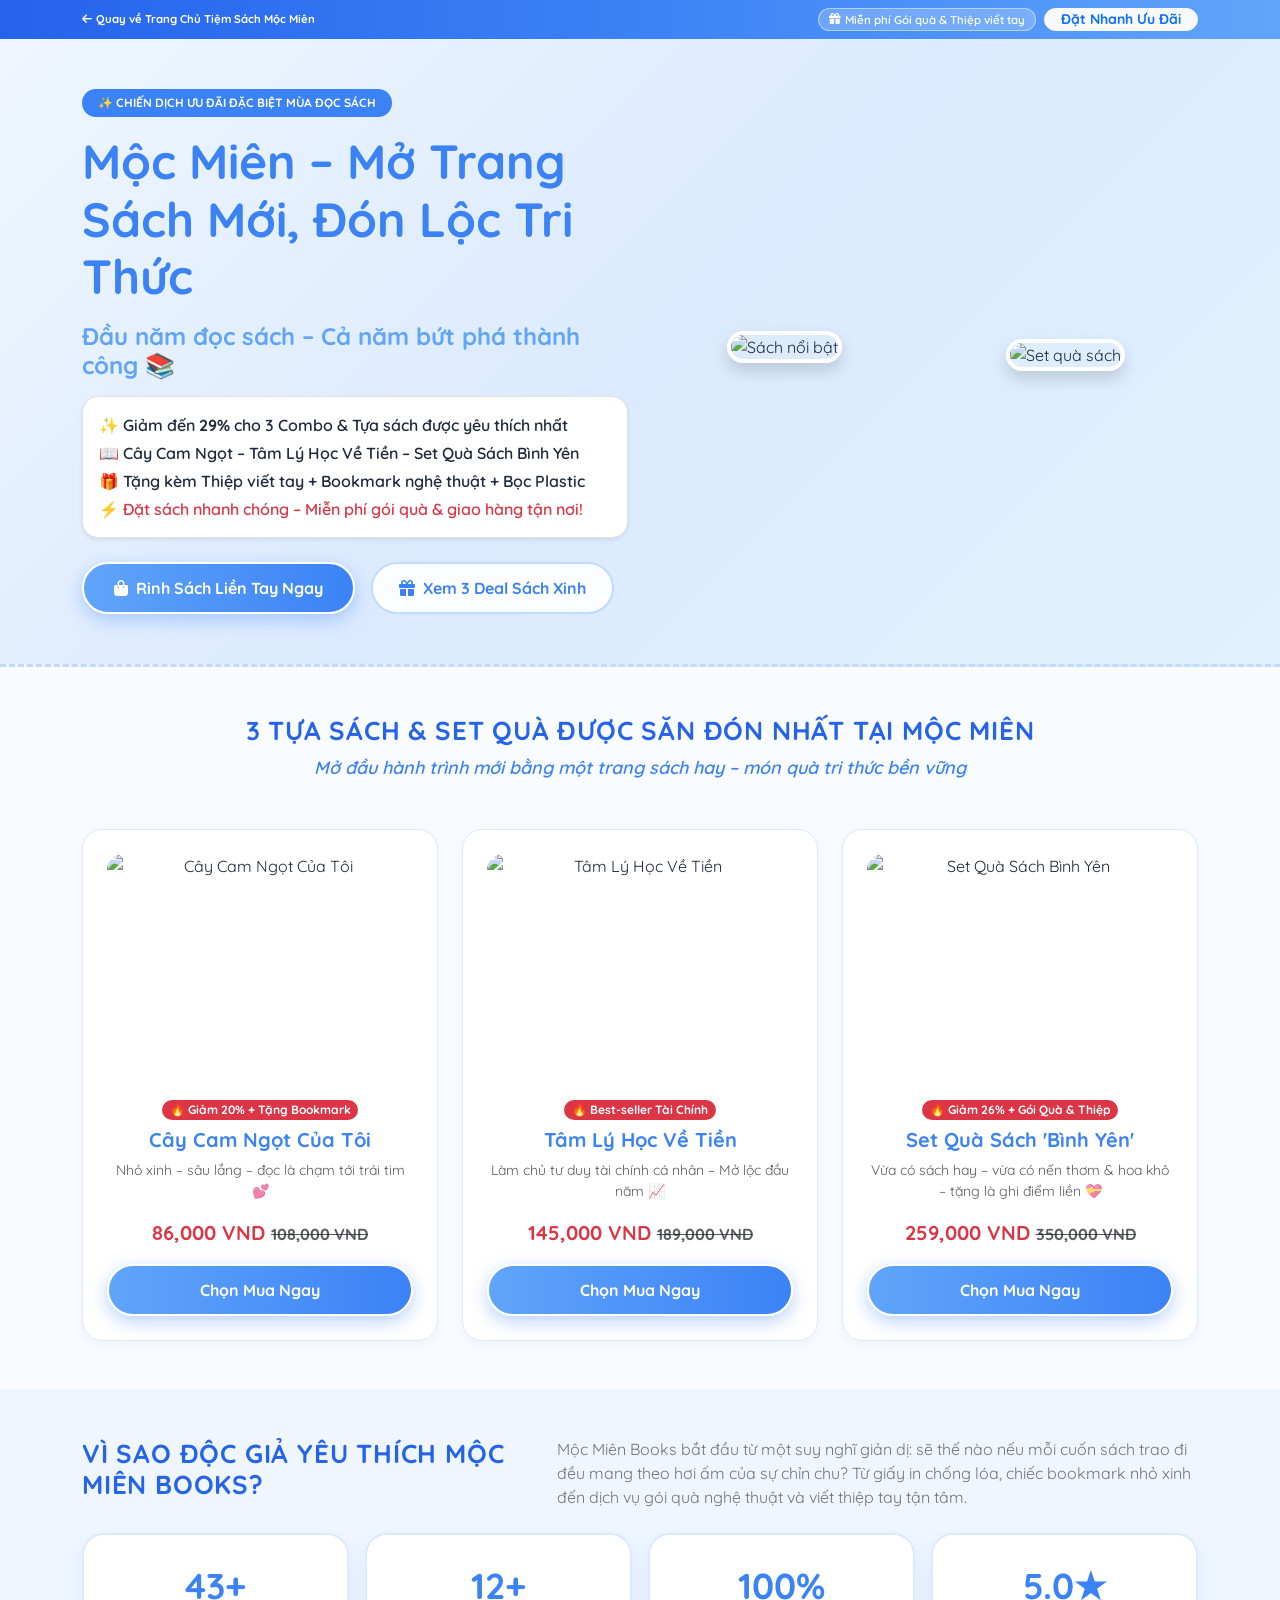
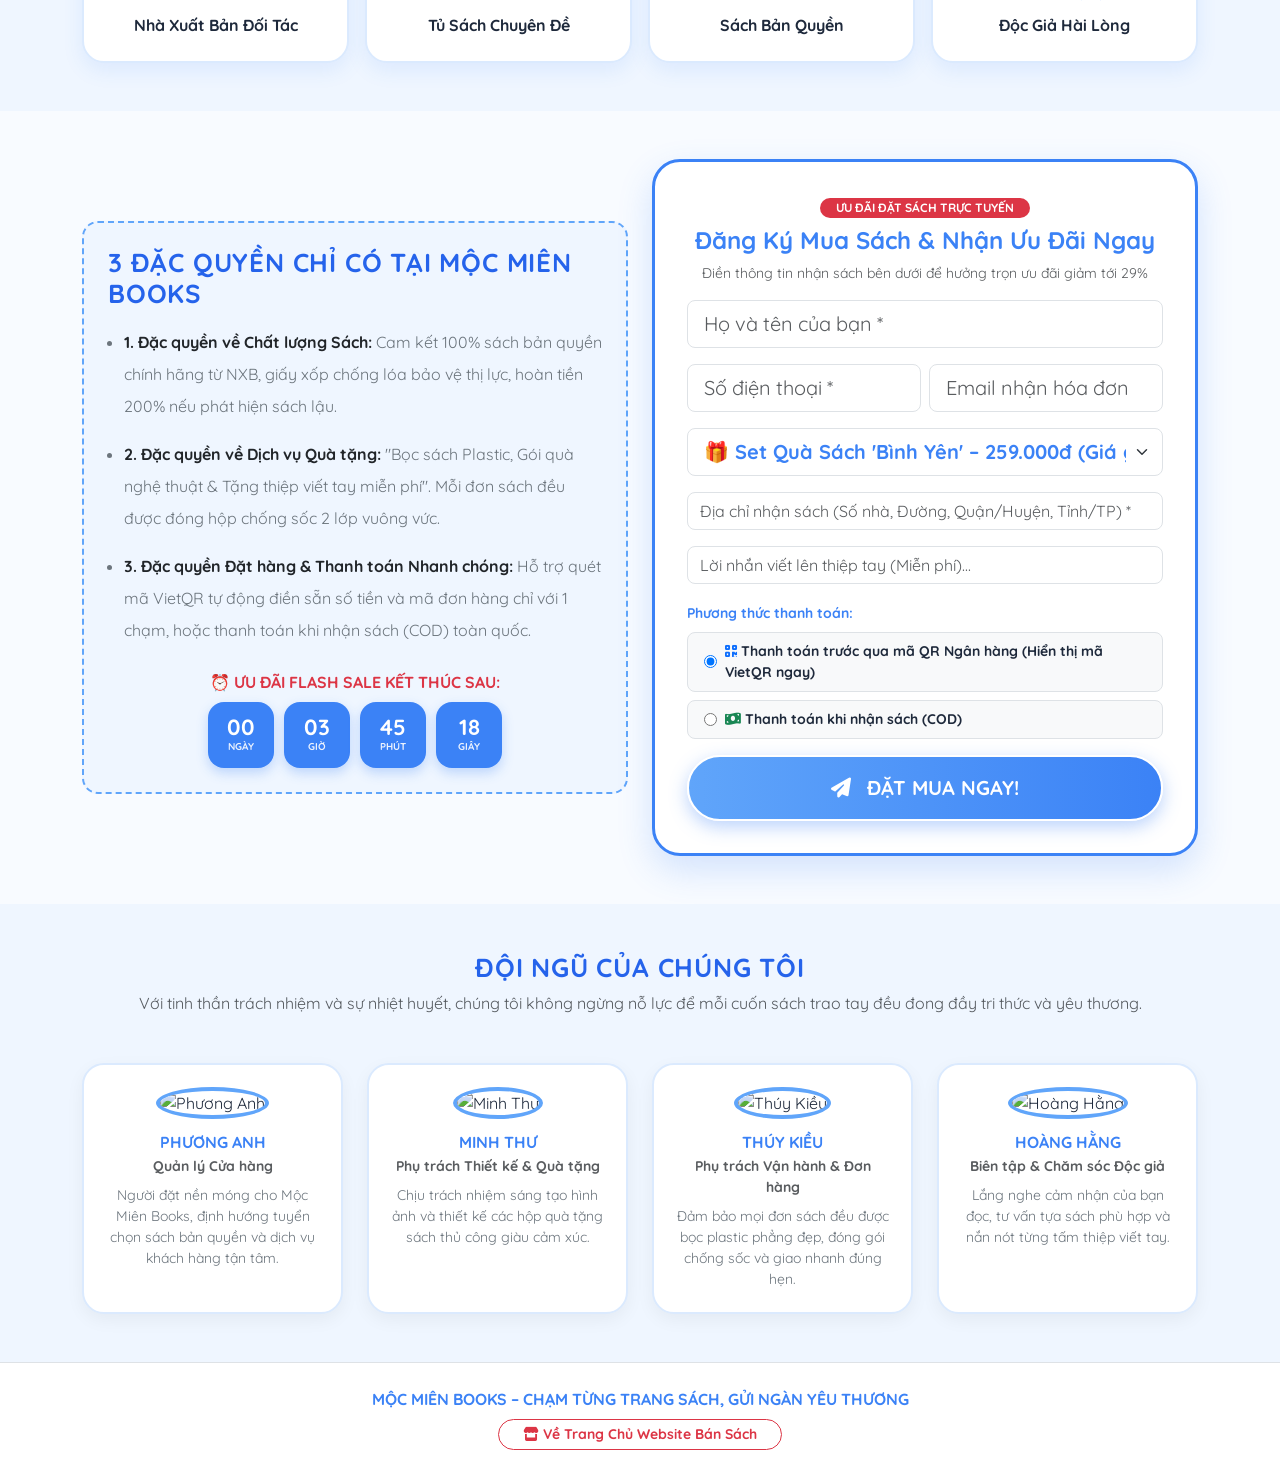
==== commit ba74d566: "Fix HTML encoding and bump asset cache version" ====
--- a/ladipage.html
+++ b/ladipage.html
@@ -1,9 +1,9 @@
-﻿<!DOCTYPE html>
+<!DOCTYPE html>
 <html lang="vi">
 <head>
     <meta charset="UTF-8">
     <meta name="viewport" content="width=device-width, initial-scale=1">
-    <title>Má»™c MiÃªn Books â€“ Chiáº¿n Dá»‹ch Æ¯u ÄÃ£i SÃ¡ch & Set QuÃ  Táº·ng Tri Thá»©c</title>
+    <title>Mộc Miên Books – Chiến Dịch Ưu Đãi Sách & Set Quà Tặng Tri Thức</title>
     <link href="https://cdn.jsdelivr.net/npm/bootstrap@5.3.2/dist/css/bootstrap.min.css" rel="stylesheet">
     <link href="https://cdnjs.cloudflare.com/ajax/libs/font-awesome/6.5.1/css/all.min.css" rel="stylesheet">
     <link href="assets/css/style.css" rel="stylesheet">
@@ -88,55 +88,55 @@
 
     <div id="toast-container" class="custom-toast-container"></div>
 
-    <!-- Thanh Ä‘iá»u hÆ°á»›ng quay láº¡i Trang chá»§ -->
+    <!-- Thanh điều hướng quay lại Trang chủ -->
     <div class="top-automation-bar py-2">
         <div class="container d-flex flex-nowrap justify-content-between align-items-center gap-2">
             <a href="index.html" class="text-white fw-bold small text-truncate">
-                <i class="fa-solid fa-arrow-left me-1"></i>Quay vá» Trang Chá»§ Tiá»‡m SÃ¡ch Má»™c MiÃªn
+                <i class="fa-solid fa-arrow-left me-1"></i>Quay về Trang Chủ Tiệm Sách Mộc Miên
             </a>
             <div class="d-flex align-items-center flex-nowrap gap-2 flex-shrink-0">
-                <span class="badge-free-tool d-none d-md-inline-flex"><i class="fa-solid fa-gift"></i> Miá»…n phÃ­ GÃ³i quÃ  & Thiá»‡p viáº¿t tay</span>
-                <a href="#ladi-form-section" class="btn btn-sm btn-light rounded-pill fw-bold text-primary py-0 px-3 text-nowrap">Äáº·t Nhanh Æ¯u ÄÃ£i</a>
+                <span class="badge-free-tool d-none d-md-inline-flex"><i class="fa-solid fa-gift"></i> Miễn phí Gói quà & Thiệp viết tay</span>
+                <a href="#ladi-form-section" class="btn btn-sm btn-light rounded-pill fw-bold text-primary py-0 px-3 text-nowrap">Đặt Nhanh Ưu Đãi</a>
             </div>
         </div>
     </div>
 
-    <!-- SECTION 1: HERO CAMPAIGN (CHUáº¨N MáºªU BABIBO.BPTMAI02.ID.VN) -->
+    <!-- SECTION 1: HERO CAMPAIGN (CHUẨN MẪU BABIBO.BPTMAI02.ID.VN) -->
     <section class="ladi-hero">
         <div class="container">
             <div class="row align-items-center g-4">
                 <div class="col-lg-6">
                     <span class="badge rounded-pill px-3 py-2 mb-3" style="background:var(--primary);color:#fff;">
-                        âœ¨ CHIáº¾N Dá»ŠCH Æ¯U ÄÃƒI Äáº¶C BIá»†T MÃ™A Äá»ŒC SÃCH
+                        ✨ CHIẾN DỊCH ƯU ĐÃI ĐẶC BIỆT MÙA ĐỌC SÁCH
                     </span>
                     <h1 class="display-5 fw-bolder mb-3" style="color:var(--primary);">
-                        Má»™c MiÃªn â€“ Má»Ÿ Trang SÃ¡ch Má»›i, ÄÃ³n Lá»™c Tri Thá»©c
+                        Mộc Miên – Mở Trang Sách Mới, Đón Lộc Tri Thức
                     </h1>
                     <h4 class="fw-bold mb-3" style="color:var(--primary-light);">
-                        Äáº§u nÄƒm Ä‘á»c sÃ¡ch â€“ Cáº£ nÄƒm bá»©t phÃ¡ thÃ nh cÃ´ng ðŸ“š
+                        Đầu năm đọc sách – Cả năm bứt phá thành công 📚
                     </h4>
                     <div class="p-3 rounded-4 bg-white border mb-4 shadow-sm">
-                        <p class="mb-1 fw-semibold">âœ¨ Giáº£m Ä‘áº¿n <strong>29%</strong> cho 3 Combo & Tá»±a sÃ¡ch Ä‘Æ°á»£c yÃªu thÃ­ch nháº¥t</p>
-                        <p class="mb-1 fw-semibold">ðŸ“– CÃ¢y Cam Ngá»t â€“ TÃ¢m LÃ½ Há»c Vá» Tiá»n â€“ Set QuÃ  SÃ¡ch BÃ¬nh YÃªn</p>
-                        <p class="mb-1 fw-semibold">ðŸŽ Táº·ng kÃ¨m Thiá»‡p viáº¿t tay + Bookmark nghá»‡ thuáº­t + Bá»c Plastic</p>
-                        <p class="mb-0 fw-semibold text-danger">âš¡ Äáº·t sÃ¡ch nhanh chÃ³ng â€“ Miá»…n phÃ­ gÃ³i quÃ  & giao hÃ ng táº­n nÆ¡i!</p>
+                        <p class="mb-1 fw-semibold">✨ Giảm đến <strong>29%</strong> cho 3 Combo & Tựa sách được yêu thích nhất</p>
+                        <p class="mb-1 fw-semibold">📖 Cây Cam Ngọt – Tâm Lý Học Về Tiền – Set Quà Sách Bình Yên</p>
+                        <p class="mb-1 fw-semibold">🎁 Tặng kèm Thiệp viết tay + Bookmark nghệ thuật + Bọc Plastic</p>
+                        <p class="mb-0 fw-semibold text-danger">⚡ Đặt sách nhanh chóng – Miễn phí gói quà & giao hàng tận nơi!</p>
                     </div>
                     <div class="d-flex flex-wrap gap-3">
                         <a href="#ladi-form-section" class="btn-cute-primary">
-                            <i class="fa-solid fa-bag-shopping"></i> Rinh SÃ¡ch Liá»n Tay Ngay
+                            <i class="fa-solid fa-bag-shopping"></i> Rinh Sách Liền Tay Ngay
                         </a>
                         <a href="#top-3-deal" class="btn-cute-outline">
-                            <i class="fa-solid fa-gift"></i> Xem 3 Deal SÃ¡ch Xinh
+                            <i class="fa-solid fa-gift"></i> Xem 3 Deal Sách Xinh
                         </a>
                     </div>
                 </div>
                 <div class="col-lg-6 text-center">
                     <div class="row g-3">
                         <div class="col-6">
-                            <img src="https://images.unsplash.com/photo-1544947950-fa07a98d237f?auto=format&fit=crop&w=600&q=80" class="img-fluid rounded-4 shadow border border-4 border-white" alt="SÃ¡ch ná»•i báº­t">
+                            <img src="https://images.unsplash.com/photo-1544947950-fa07a98d237f?auto=format&fit=crop&w=600&q=80" class="img-fluid rounded-4 shadow border border-4 border-white" alt="Sách nổi bật">
                         </div>
                         <div class="col-6 mt-4">
-                            <img src="https://images.unsplash.com/photo-1513885535751-8b9238bd345a?auto=format&fit=crop&w=600&q=80" class="img-fluid rounded-4 shadow border border-4 border-white" alt="Set quÃ  sÃ¡ch">
+                            <img src="https://images.unsplash.com/photo-1513885535751-8b9238bd345a?auto=format&fit=crop&w=600&q=80" class="img-fluid rounded-4 shadow border border-4 border-white" alt="Set quà sách">
                         </div>
                     </div>
                 </div>
@@ -144,58 +144,58 @@
         </div>
     </section>
 
-    <!-- SECTION 2: 3 Sáº¢N PHáº¨M / SET QUÃ€ ÄÆ¯á»¢C YÃŠU THÃCH NHáº¤T (GIá»NG SECTION 323 Cá»¦A BABIBO) -->
+    <!-- SECTION 2: 3 SẢN PHẨM / SET QUÀ ĐƯỢC YÊU THÍCH NHẤT (GIỐNG SECTION 323 CỦA BABIBO) -->
     <section id="top-3-deal" class="py-5">
         <div class="container">
             <div class="text-center mb-5">
-                <h2 class="cute-title">3 Tá»°A SÃCH & SET QUÃ€ ÄÆ¯á»¢C SÄ‚N ÄÃ“N NHáº¤T Táº I Má»˜C MIÃŠN</h2>
-                <p class="cute-subtitle">Má»Ÿ Ä‘áº§u hÃ nh trÃ¬nh má»›i báº±ng má»™t trang sÃ¡ch hay â€“ mÃ³n quÃ  tri thá»©c bá»n vá»¯ng</p>
+                <h2 class="cute-title">3 TỰA SÁCH & SET QUÀ ĐƯỢC SĂN ĐÓN NHẤT TẠI MỘC MIÊN</h2>
+                <p class="cute-subtitle">Mở đầu hành trình mới bằng một trang sách hay – món quà tri thức bền vững</p>
             </div>
             <div class="row g-4">
                 <div class="col-md-4">
                     <div class="product-item text-center p-4">
-                        <img src="https://images.unsplash.com/photo-1544947950-fa07a98d237f?auto=format&fit=crop&w=600&q=80" class="img-fluid rounded-4 mb-3" style="height:230px;object-fit:cover;" alt="CÃ¢y Cam Ngá»t Cá»§a TÃ´i">
-                        <span class="badge bg-danger rounded-pill align-self-center mb-2">ðŸ”¥ Giáº£m 20% + Táº·ng Bookmark</span>
-                        <h5 class="fw-bold" style="color:var(--primary);">CÃ¢y Cam Ngá»t Cá»§a TÃ´i</h5>
-                        <p class="small text-muted">Nhá» xinh â€“ sÃ¢u láº¯ng â€“ Ä‘á»c lÃ  cháº¡m tá»›i trÃ¡i tim ðŸ’•</p>
+                        <img src="https://images.unsplash.com/photo-1544947950-fa07a98d237f?auto=format&fit=crop&w=600&q=80" class="img-fluid rounded-4 mb-3" style="height:230px;object-fit:cover;" alt="Cây Cam Ngọt Của Tôi">
+                        <span class="badge bg-danger rounded-pill align-self-center mb-2">🔥 Giảm 20% + Tặng Bookmark</span>
+                        <h5 class="fw-bold" style="color:var(--primary);">Cây Cam Ngọt Của Tôi</h5>
+                        <p class="small text-muted">Nhỏ xinh – sâu lắng – đọc là chạm tới trái tim 💕</p>
                         <div class="fs-5 fw-bolder text-danger mb-3">86,000 VND <small class="text-muted text-decoration-line-through fs-6">108,000 VND</small></div>
-                        <a href="#ladi-form-section" onclick="selectLadiProduct('86000', 'CÃ¢y Cam Ngá»t Cá»§a TÃ´i (Báº£n Äáº·c Biá»‡t)')" class="btn-cute-primary justify-content-center">Chá»n Mua Ngay</a>
+                        <a href="#ladi-form-section" onclick="selectLadiProduct('86000', 'Cây Cam Ngọt Của Tôi (Bản Đặc Biệt)')" class="btn-cute-primary justify-content-center">Chọn Mua Ngay</a>
                     </div>
                 </div>
                 <div class="col-md-4">
                     <div class="product-item text-center p-4">
-                        <img src="https://images.unsplash.com/photo-1589829085413-56de8ae18c73?auto=format&fit=crop&w=600&q=80" class="img-fluid rounded-4 mb-3" style="height:230px;object-fit:cover;" alt="TÃ¢m LÃ½ Há»c Vá» Tiá»n">
-                        <span class="badge bg-danger rounded-pill align-self-center mb-2">ðŸ”¥ Best-seller TÃ i ChÃ­nh</span>
-                        <h5 class="fw-bold" style="color:var(--primary);">TÃ¢m LÃ½ Há»c Vá» Tiá»n</h5>
-                        <p class="small text-muted">LÃ m chá»§ tÆ° duy tÃ i chÃ­nh cÃ¡ nhÃ¢n â€“ Má»Ÿ lá»™c Ä‘áº§u nÄƒm ðŸ“ˆ</p>
+                        <img src="https://images.unsplash.com/photo-1589829085413-56de8ae18c73?auto=format&fit=crop&w=600&q=80" class="img-fluid rounded-4 mb-3" style="height:230px;object-fit:cover;" alt="Tâm Lý Học Về Tiền">
+                        <span class="badge bg-danger rounded-pill align-self-center mb-2">🔥 Best-seller Tài Chính</span>
+                        <h5 class="fw-bold" style="color:var(--primary);">Tâm Lý Học Về Tiền</h5>
+                        <p class="small text-muted">Làm chủ tư duy tài chính cá nhân – Mở lộc đầu năm 📈</p>
                         <div class="fs-5 fw-bolder text-danger mb-3">145,000 VND <small class="text-muted text-decoration-line-through fs-6">189,000 VND</small></div>
-                        <a href="#ladi-form-section" onclick="selectLadiProduct('145000', 'SÃ¡ch TÃ¢m LÃ½ Há»c Vá» Tiá»n')" class="btn-cute-primary justify-content-center">Chá»n Mua Ngay</a>
+                        <a href="#ladi-form-section" onclick="selectLadiProduct('145000', 'Sách Tâm Lý Học Về Tiền')" class="btn-cute-primary justify-content-center">Chọn Mua Ngay</a>
                     </div>
                 </div>
                 <div class="col-md-4">
                     <div class="product-item text-center p-4">
-                        <img src="https://images.unsplash.com/photo-1513885535751-8b9238bd345a?auto=format&fit=crop&w=600&q=80" class="img-fluid rounded-4 mb-3" style="height:230px;object-fit:cover;" alt="Set QuÃ  SÃ¡ch BÃ¬nh YÃªn">
-                        <span class="badge bg-danger rounded-pill align-self-center mb-2">ðŸ”¥ Giáº£m 26% + GÃ³i QuÃ  & Thiá»‡p</span>
-                        <h5 class="fw-bold" style="color:var(--primary);">Set QuÃ  SÃ¡ch 'BÃ¬nh YÃªn'</h5>
-                        <p class="small text-muted">Vá»«a cÃ³ sÃ¡ch hay â€“ vá»«a cÃ³ náº¿n thÆ¡m & hoa khÃ´ â€“ táº·ng lÃ  ghi Ä‘iá»ƒm liá»n ðŸ’</p>
+                        <img src="https://images.unsplash.com/photo-1513885535751-8b9238bd345a?auto=format&fit=crop&w=600&q=80" class="img-fluid rounded-4 mb-3" style="height:230px;object-fit:cover;" alt="Set Quà Sách Bình Yên">
+                        <span class="badge bg-danger rounded-pill align-self-center mb-2">🔥 Giảm 26% + Gói Quà & Thiệp</span>
+                        <h5 class="fw-bold" style="color:var(--primary);">Set Quà Sách 'Bình Yên'</h5>
+                        <p class="small text-muted">Vừa có sách hay – vừa có nến thơm & hoa khô – tặng là ghi điểm liền 💝</p>
                         <div class="fs-5 fw-bolder text-danger mb-3">259,000 VND <small class="text-muted text-decoration-line-through fs-6">350,000 VND</small></div>
-                        <a href="#ladi-form-section" onclick="selectLadiProduct('259000', 'Set QuÃ  SÃ¡ch BÃ¬nh YÃªn (SÃ¡ch + Náº¿n ThÆ¡m + Hoa KhÃ´)')" class="btn-cute-primary justify-content-center">Chá»n Mua Ngay</a>
+                        <a href="#ladi-form-section" onclick="selectLadiProduct('259000', 'Set Quà Sách Bình Yên (Sách + Nến Thơm + Hoa Khô)')" class="btn-cute-primary justify-content-center">Chọn Mua Ngay</a>
                     </div>
                 </div>
             </div>
         </div>
     </section>
 
-    <!-- SECTION 3: CON Sá» áº¤N TÆ¯á»¢NG & CÃ‚U CHUYá»†N THÆ¯Æ NG HIá»†U (GIá»NG SECTION 226 BABIBO) -->
+    <!-- SECTION 3: CON SỐ ẤN TƯỢNG & CÂU CHUYỆN THƯƠNG HIỆU (GIỐNG SECTION 226 BABIBO) -->
     <section class="py-5" style="background:var(--primary-soft);">
         <div class="container">
             <div class="row align-items-center mb-4">
                 <div class="col-lg-5">
-                    <h2 class="cute-title">VÃ¬ Sao Äá»™c Giáº£ YÃªu ThÃ­ch Má»™c MiÃªn Books?</h2>
+                    <h2 class="cute-title">Vì Sao Độc Giả Yêu Thích Mộc Miên Books?</h2>
                 </div>
                 <div class="col-lg-7">
                     <p class="mb-0 text-secondary">
-                        Má»™c MiÃªn Books báº¯t Ä‘áº§u tá»« má»™t suy nghÄ© giáº£n dá»‹: sáº½ tháº¿ nÃ o náº¿u má»—i cuá»‘n sÃ¡ch trao Ä‘i Ä‘á»u mang theo hÆ¡i áº¥m cá»§a sá»± chá»‰n chu? Tá»« giáº¥y in chá»‘ng lÃ³a, chiáº¿c bookmark nhá» xinh Ä‘áº¿n dá»‹ch vá»¥ gÃ³i quÃ  nghá»‡ thuáº­t vÃ  viáº¿t thiá»‡p tay táº­n tÃ¢m.
+                        Mộc Miên Books bắt đầu từ một suy nghĩ giản dị: sẽ thế nào nếu mỗi cuốn sách trao đi đều mang theo hơi ấm của sự chỉn chu? Từ giấy in chống lóa, chiếc bookmark nhỏ xinh đến dịch vụ gói quà nghệ thuật và viết thiệp tay tận tâm.
                     </p>
                 </div>
             </div>
@@ -203,117 +203,117 @@
                 <div class="col-6 col-md-3">
                     <div class="ladi-stat-box">
                         <div class="ladi-stat-num">43+</div>
-                        <div class="fw-bold">NhÃ  Xuáº¥t Báº£n Äá»‘i TÃ¡c</div>
+                        <div class="fw-bold">Nhà Xuất Bản Đối Tác</div>
                     </div>
                 </div>
                 <div class="col-6 col-md-3">
                     <div class="ladi-stat-box">
                         <div class="ladi-stat-num">12+</div>
-                        <div class="fw-bold">Tá»§ SÃ¡ch ChuyÃªn Äá»</div>
+                        <div class="fw-bold">Tủ Sách Chuyên Đề</div>
                     </div>
                 </div>
                 <div class="col-6 col-md-3">
                     <div class="ladi-stat-box">
                         <div class="ladi-stat-num">100%</div>
-                        <div class="fw-bold">SÃ¡ch Báº£n Quyá»n</div>
+                        <div class="fw-bold">Sách Bản Quyền</div>
                     </div>
                 </div>
                 <div class="col-6 col-md-3">
                     <div class="ladi-stat-box">
-                        <div class="ladi-stat-num">5.0â˜…</div>
-                        <div class="fw-bold">Äá»™c Giáº£ HÃ i LÃ²ng</div>
+                        <div class="ladi-stat-num">5.0★</div>
+                        <div class="fw-bold">Độc Giả Hài Lòng</div>
                     </div>
                 </div>
             </div>
         </div>
     </section>
 
-    <!-- SECTION 4: 3 Äáº¶C QUYá»€N & FORM Äáº¶T HÃ€NG NHANH (CHUáº¨N SECTION 250 BABIBO) -->
+    <!-- SECTION 4: 3 ĐẶC QUYỀN & FORM ĐẶT HÀNG NHANH (CHUẨN SECTION 250 BABIBO) -->
     <section id="ladi-form-section" class="py-5">
         <div class="container">
             <div class="row g-4 align-items-center">
                 <div class="col-lg-6">
                     <div class="p-4 rounded-4 h-100" style="background:var(--primary-soft);border:2px dashed var(--primary-light);">
-                        <h3 class="cute-title mb-3">3 Äáº·c Quyá»n Chá»‰ CÃ³ Táº¡i Má»™c MiÃªn Books</h3>
+                        <h3 class="cute-title mb-3">3 Đặc Quyền Chỉ Có Tại Mộc Miên Books</h3>
                         <ul class="lh-lg text-secondary ps-3">
                             <li class="mb-3">
-                                <strong class="text-dark">1. Äáº·c quyá»n vá» Cháº¥t lÆ°á»£ng SÃ¡ch:</strong> Cam káº¿t 100% sÃ¡ch báº£n quyá»n chÃ­nh hÃ£ng tá»« NXB, giáº¥y xá»‘p chá»‘ng lÃ³a báº£o vá»‡ thá»‹ lá»±c, hoÃ n tiá»n 200% náº¿u phÃ¡t hiá»‡n sÃ¡ch láº­u.
+                                <strong class="text-dark">1. Đặc quyền về Chất lượng Sách:</strong> Cam kết 100% sách bản quyền chính hãng từ NXB, giấy xốp chống lóa bảo vệ thị lực, hoàn tiền 200% nếu phát hiện sách lậu.
                             </li>
                             <li class="mb-3">
-                                <strong class="text-dark">2. Äáº·c quyá»n vá» Dá»‹ch vá»¥ QuÃ  táº·ng:</strong> "Bá»c sÃ¡ch Plastic, GÃ³i quÃ  nghá»‡ thuáº­t & Táº·ng thiá»‡p viáº¿t tay miá»…n phÃ­". Má»—i Ä‘Æ¡n sÃ¡ch Ä‘á»u Ä‘Æ°á»£c Ä‘Ã³ng há»™p chá»‘ng sá»‘c 2 lá»›p vuÃ´ng vá»©c.
+                                <strong class="text-dark">2. Đặc quyền về Dịch vụ Quà tặng:</strong> "Bọc sách Plastic, Gói quà nghệ thuật & Tặng thiệp viết tay miễn phí". Mỗi đơn sách đều được đóng hộp chống sốc 2 lớp vuông vức.
                             </li>
                             <li class="mb-3">
-                                <strong class="text-dark">3. Äáº·c quyá»n Äáº·t hÃ ng & Thanh toÃ¡n Nhanh chÃ³ng:</strong> Há»— trá»£ quÃ©t mÃ£ VietQR tá»± Ä‘á»™ng Ä‘iá»n sáºµn sá»‘ tiá»n vÃ  mÃ£ Ä‘Æ¡n hÃ ng chá»‰ vá»›i 1 cháº¡m, hoáº·c thanh toÃ¡n khi nháº­n sÃ¡ch (COD) toÃ n quá»‘c.
+                                <strong class="text-dark">3. Đặc quyền Đặt hàng & Thanh toán Nhanh chóng:</strong> Hỗ trợ quét mã VietQR tự động điền sẵn số tiền và mã đơn hàng chỉ với 1 chạm, hoặc thanh toán khi nhận sách (COD) toàn quốc.
                             </li>
                         </ul>
 
                         <div class="text-center mt-4">
-                            <div class="fw-bold mb-2 text-danger">â° Æ¯U ÄÃƒI FLASH SALE Káº¾T THÃšC SAU:</div>
+                            <div class="fw-bold mb-2 text-danger">⏰ ƯU ĐÃI FLASH SALE KẾT THÚC SAU:</div>
                             <div class="countdown-box">
-                                <div class="cd-item"><span>00</span><small>NgÃ y</small></div>
-                                <div class="cd-item"><span id="lp-h">03</span><small>Giá»</small></div>
-                                <div class="cd-item"><span id="lp-m">45</span><small>PhÃºt</small></div>
-                                <div class="cd-item"><span id="lp-s">18</span><small>GiÃ¢y</small></div>
-                            </div>
-                        </div>
-                    </div>
-                </div>
-
-                <!-- FORM CHá»T ÄÆ N NHANH -->
+                                <div class="cd-item"><span>00</span><small>Ngày</small></div>
+                                <div class="cd-item"><span id="lp-h">03</span><small>Giờ</small></div>
+                                <div class="cd-item"><span id="lp-m">45</span><small>Phút</small></div>
+                                <div class="cd-item"><span id="lp-s">18</span><small>Giây</small></div>
+                            </div>
+                        </div>
+                    </div>
+                </div>
+
+                <!-- FORM CHỐT ĐƠN NHANH -->
                 <div class="col-lg-6">
                     <div class="ladi-order-box">
                         <div class="text-center mb-3">
-                            <span class="badge bg-danger rounded-pill px-3 py-1 mb-2">Æ¯U ÄÃƒI Äáº¶T SÃCH TRá»°C TUYáº¾N</span>
-                            <h4 class="fw-bolder" style="color:var(--primary);">ÄÄƒng KÃ½ Mua SÃ¡ch & Nháº­n Æ¯u ÄÃ£i Ngay</h4>
-                            <p class="small text-muted mb-0">Äiá»n thÃ´ng tin nháº­n sÃ¡ch bÃªn dÆ°á»›i Ä‘á»ƒ hÆ°á»Ÿng trá»n Æ°u Ä‘Ã£i giáº£m tá»›i 29%</p>
+                            <span class="badge bg-danger rounded-pill px-3 py-1 mb-2">ƯU ĐÃI ĐẶT SÁCH TRỰC TUYẾN</span>
+                            <h4 class="fw-bolder" style="color:var(--primary);">Đăng Ký Mua Sách & Nhận Ưu Đãi Ngay</h4>
+                            <p class="small text-muted mb-0">Điền thông tin nhận sách bên dưới để hưởng trọn ưu đãi giảm tới 29%</p>
                         </div>
 
                         <form onsubmit="submitLadiPageOrder(event)">
                             <div class="mb-3">
-                                <input id="lp-name" type="text" class="form-control form-control-lg rounded-3" placeholder="Há» vÃ  tÃªn cá»§a báº¡n *" required>
+                                <input id="lp-name" type="text" class="form-control form-control-lg rounded-3" placeholder="Họ và tên của bạn *" required>
                             </div>
                             <div class="row g-2 mb-3">
                                 <div class="col-6">
-                                    <input id="lp-phone" type="tel" class="form-control form-control-lg rounded-3" placeholder="Sá»‘ Ä‘iá»‡n thoáº¡i *" required>
+                                    <input id="lp-phone" type="tel" class="form-control form-control-lg rounded-3" placeholder="Số điện thoại *" required>
                                 </div>
                                 <div class="col-6">
-                                    <input id="lp-email" type="email" class="form-control form-control-lg rounded-3" placeholder="Email nháº­n hÃ³a Ä‘Æ¡n">
+                                    <input id="lp-email" type="email" class="form-control form-control-lg rounded-3" placeholder="Email nhận hóa đơn">
                                 </div>
                             </div>
                             <div class="mb-3">
                                 <select id="lp-product" class="form-select form-select-lg rounded-3 fw-bold" style="color:var(--primary);" required>
-                                    <option value="259000|Set QuÃ  SÃ¡ch 'BÃ¬nh YÃªn' (SÃ¡ch + Náº¿n ThÆ¡m + Hoa KhÃ´)">ðŸŽ Set QuÃ  SÃ¡ch 'BÃ¬nh YÃªn' â€“ 259.000Ä‘ (GiÃ¡ gá»‘c 350.000Ä‘)</option>
-                                    <option value="299000|Set QuÃ  SÃ¡ch 'Má»Ÿ Lá»™c Tri Thá»©c' (NhÃ  Giáº£ Kim + BÃ¬nh Giá»¯ Nhiá»‡t)">ðŸŽ Set QuÃ  'Má»Ÿ Lá»™c Tri Thá»©c' â€“ 299.000Ä‘ (GiÃ¡ gá»‘c 420.000Ä‘)</option>
-                                    <option value="249000|Combo Bá»©t PhÃ¡ Báº£n ThÃ¢n (ThÃ³i Quen NguyÃªn Tá»­ + TÃ¢m LÃ½ Há»c Vá» Tiá»n)">ðŸ“š Combo 2 SÃ¡ch Bá»©t PhÃ¡ Báº£n ThÃ¢n â€“ 249.000Ä‘</option>
-                                    <option value="86000|CÃ¢y Cam Ngá»t Cá»§a TÃ´i (PhiÃªn Báº£n Äáº·c Biá»‡t)">ðŸ“– CÃ¢y Cam Ngá»t Cá»§a TÃ´i â€“ 86.000Ä‘</option>
-                                    <option value="145000|TÃ¢m LÃ½ Há»c Vá» Tiá»n (Morgan Housel)">ðŸ“ˆ TÃ¢m LÃ½ Há»c Vá» Tiá»n â€“ 145.000Ä‘</option>
+                                    <option value="259000|Set Quà Sách 'Bình Yên' (Sách + Nến Thơm + Hoa Khô)">🎁 Set Quà Sách 'Bình Yên' – 259.000đ (Giá gốc 350.000đ)</option>
+                                    <option value="299000|Set Quà Sách 'Mở Lộc Tri Thức' (Nhà Giả Kim + Bình Giữ Nhiệt)">🎁 Set Quà 'Mở Lộc Tri Thức' – 299.000đ (Giá gốc 420.000đ)</option>
+                                    <option value="249000|Combo Bứt Phá Bản Thân (Thói Quen Nguyên Tử + Tâm Lý Học Về Tiền)">📚 Combo 2 Sách Bứt Phá Bản Thân – 249.000đ</option>
+                                    <option value="86000|Cây Cam Ngọt Của Tôi (Phiên Bản Đặc Biệt)">📖 Cây Cam Ngọt Của Tôi – 86.000đ</option>
+                                    <option value="145000|Tâm Lý Học Về Tiền (Morgan Housel)">📈 Tâm Lý Học Về Tiền – 145.000đ</option>
                                 </select>
                             </div>
                             <div class="mb-3">
-                                <input id="lp-address" type="text" class="form-control rounded-3" placeholder="Äá»‹a chá»‰ nháº­n sÃ¡ch (Sá»‘ nhÃ , ÄÆ°á»ng, Quáº­n/Huyá»‡n, Tá»‰nh/TP) *" required>
+                                <input id="lp-address" type="text" class="form-control rounded-3" placeholder="Địa chỉ nhận sách (Số nhà, Đường, Quận/Huyện, Tỉnh/TP) *" required>
                             </div>
                             <div class="mb-3">
-                                <input id="lp-note" type="text" class="form-control rounded-3" placeholder="Lá»i nháº¯n viáº¿t lÃªn thiá»‡p tay (Miá»…n phÃ­)...">
+                                <input id="lp-note" type="text" class="form-control rounded-3" placeholder="Lời nhắn viết lên thiệp tay (Miễn phí)...">
                             </div>
                             <div class="mb-3">
-                                <label class="small fw-bold mb-2" style="color:var(--primary);">PhÆ°Æ¡ng thá»©c thanh toÃ¡n:</label>
+                                <label class="small fw-bold mb-2" style="color:var(--primary);">Phương thức thanh toán:</label>
                                 <div class="d-flex flex-column gap-2">
                                     <label class="p-2 px-3 border rounded-3 bg-light d-flex align-items-center gap-2 cursor-pointer">
                                         <input type="radio" name="lp-payment" value="VIETQR" checked>
-                                        <span class="small fw-bold"><i class="fa-solid fa-qrcode text-primary me-1"></i>Thanh toÃ¡n trÆ°á»›c qua mÃ£ QR NgÃ¢n hÃ ng (Hiá»ƒn thá»‹ mÃ£ VietQR ngay)</span>
+                                        <span class="small fw-bold"><i class="fa-solid fa-qrcode text-primary me-1"></i>Thanh toán trước qua mã QR Ngân hàng (Hiển thị mã VietQR ngay)</span>
                                     </label>
                                     <label class="p-2 px-3 border rounded-3 bg-light d-flex align-items-center gap-2 cursor-pointer">
                                         <input type="radio" name="lp-payment" value="COD">
-                                        <span class="small fw-bold"><i class="fa-solid fa-money-bill-wave text-success me-1"></i>Thanh toÃ¡n khi nháº­n sÃ¡ch (COD)</span>
+                                        <span class="small fw-bold"><i class="fa-solid fa-money-bill-wave text-success me-1"></i>Thanh toán khi nhận sách (COD)</span>
                                     </label>
                                 </div>
                             </div>
                             <button type="submit" class="btn-cute-primary w-100 justify-content-center py-3 fs-5">
-                                <i class="fa-solid fa-paper-plane me-2"></i>Äáº¶T MUA NGAY!
+                                <i class="fa-solid fa-paper-plane me-2"></i>ĐẶT MUA NGAY!
                             </button>
                         </form>
 
-                        <!-- Khung hiá»ƒn thá»‹ káº¿t quáº£ VietQR trá»±c tiáº¿p ngay dÆ°á»›i Form -->
+                        <!-- Khung hiển thị kết quả VietQR trực tiếp ngay dưới Form -->
                         <div id="lp-vietqr-result" class="mt-4 d-none"></div>
                     </div>
                 </div>
@@ -321,44 +321,44 @@
         </div>
     </section>
 
-    <!-- SECTION 5: Äá»˜I NGÅ¨ Cá»¦A CHÃšNG TÃ”I (CHUáº¨N SECTION 158 BABIBO) -->
+    <!-- SECTION 5: ĐỘI NGŨ CỦA CHÚNG TÔI (CHUẨN SECTION 158 BABIBO) -->
     <section class="py-5" style="background:var(--primary-soft);">
         <div class="container">
             <div class="text-center mb-5">
-                <h2 class="cute-title">Äá»˜I NGÅ¨ Cá»¦A CHÃšNG TÃ”I</h2>
-                <p class="text-muted">Vá»›i tinh tháº§n trÃ¡ch nhiá»‡m vÃ  sá»± nhiá»‡t huyáº¿t, chÃºng tÃ´i khÃ´ng ngá»«ng ná»— lá»±c Ä‘á»ƒ má»—i cuá»‘n sÃ¡ch trao tay Ä‘á»u Ä‘ong Ä‘áº§y tri thá»©c vÃ  yÃªu thÆ°Æ¡ng.</p>
+                <h2 class="cute-title">ĐỘI NGŨ CỦA CHÚNG TÔI</h2>
+                <p class="text-muted">Với tinh thần trách nhiệm và sự nhiệt huyết, chúng tôi không ngừng nỗ lực để mỗi cuốn sách trao tay đều đong đầy tri thức và yêu thương.</p>
             </div>
             <div class="row g-4">
                 <div class="col-6 col-lg-3">
                     <div class="team-card">
-                        <img src="https://images.unsplash.com/photo-1534528741775-53994a69daeb?auto=format&fit=crop&w=300&q=80" class="team-avatar" alt="PhÆ°Æ¡ng Anh">
-                        <h6 class="fw-bolder mb-1" style="color:var(--primary);">PHÆ¯Æ NG ANH</h6>
-                        <div class="small fw-bold text-muted mb-2">Quáº£n lÃ½ Cá»­a hÃ ng</div>
-                        <p class="small text-secondary mb-0">NgÆ°á»i Ä‘áº·t ná»n mÃ³ng cho Má»™c MiÃªn Books, Ä‘á»‹nh hÆ°á»›ng tuyá»ƒn chá»n sÃ¡ch báº£n quyá»n vÃ  dá»‹ch vá»¥ khÃ¡ch hÃ ng táº­n tÃ¢m.</p>
+                        <img src="https://images.unsplash.com/photo-1534528741775-53994a69daeb?auto=format&fit=crop&w=300&q=80" class="team-avatar" alt="Phương Anh">
+                        <h6 class="fw-bolder mb-1" style="color:var(--primary);">PHƯƠNG ANH</h6>
+                        <div class="small fw-bold text-muted mb-2">Quản lý Cửa hàng</div>
+                        <p class="small text-secondary mb-0">Người đặt nền móng cho Mộc Miên Books, định hướng tuyển chọn sách bản quyền và dịch vụ khách hàng tận tâm.</p>
                     </div>
                 </div>
                 <div class="col-6 col-lg-3">
                     <div class="team-card">
-                        <img src="https://images.unsplash.com/photo-1517841905240-472988babdf9?auto=format&fit=crop&w=300&q=80" class="team-avatar" alt="Minh ThÆ°">
-                        <h6 class="fw-bolder mb-1" style="color:var(--primary);">MINH THÆ¯</h6>
-                        <div class="small fw-bold text-muted mb-2">Phá»¥ trÃ¡ch Thiáº¿t káº¿ & QuÃ  táº·ng</div>
-                        <p class="small text-secondary mb-0">Chá»‹u trÃ¡ch nhiá»‡m sÃ¡ng táº¡o hÃ¬nh áº£nh vÃ  thiáº¿t káº¿ cÃ¡c há»™p quÃ  táº·ng sÃ¡ch thá»§ cÃ´ng giÃ u cáº£m xÃºc.</p>
+                        <img src="https://images.unsplash.com/photo-1517841905240-472988babdf9?auto=format&fit=crop&w=300&q=80" class="team-avatar" alt="Minh Thư">
+                        <h6 class="fw-bolder mb-1" style="color:var(--primary);">MINH THƯ</h6>
+                        <div class="small fw-bold text-muted mb-2">Phụ trách Thiết kế & Quà tặng</div>
+                        <p class="small text-secondary mb-0">Chịu trách nhiệm sáng tạo hình ảnh và thiết kế các hộp quà tặng sách thủ công giàu cảm xúc.</p>
                     </div>
                 </div>
                 <div class="col-6 col-lg-3">
                     <div class="team-card">
-                        <img src="https://images.unsplash.com/photo-1544005313-94ddf0286df2?auto=format&fit=crop&w=300&q=80" class="team-avatar" alt="ThÃºy Kiá»u">
-                        <h6 class="fw-bolder mb-1" style="color:var(--primary);">THÃšY KIá»€U</h6>
-                        <div class="small fw-bold text-muted mb-2">Phá»¥ trÃ¡ch Váº­n hÃ nh & ÄÆ¡n hÃ ng</div>
-                        <p class="small text-secondary mb-0">Äáº£m báº£o má»i Ä‘Æ¡n sÃ¡ch Ä‘á»u Ä‘Æ°á»£c bá»c plastic pháº³ng Ä‘áº¹p, Ä‘Ã³ng gÃ³i chá»‘ng sá»‘c vÃ  giao nhanh Ä‘Ãºng háº¹n.</p>
+                        <img src="https://images.unsplash.com/photo-1544005313-94ddf0286df2?auto=format&fit=crop&w=300&q=80" class="team-avatar" alt="Thúy Kiều">
+                        <h6 class="fw-bolder mb-1" style="color:var(--primary);">THÚY KIỀU</h6>
+                        <div class="small fw-bold text-muted mb-2">Phụ trách Vận hành & Đơn hàng</div>
+                        <p class="small text-secondary mb-0">Đảm bảo mọi đơn sách đều được bọc plastic phẳng đẹp, đóng gói chống sốc và giao nhanh đúng hẹn.</p>
                     </div>
                 </div>
                 <div class="col-6 col-lg-3">
                     <div class="team-card">
-                        <img src="https://images.unsplash.com/photo-1524504388940-b1c1722653e1?auto=format&fit=crop&w=300&q=80" class="team-avatar" alt="HoÃ ng Háº±ng">
-                        <h6 class="fw-bolder mb-1" style="color:var(--primary);">HOÃ€NG Háº°NG</h6>
-                        <div class="small fw-bold text-muted mb-2">BiÃªn táº­p & ChÄƒm sÃ³c Äá»™c giáº£</div>
-                        <p class="small text-secondary mb-0">Láº¯ng nghe cáº£m nháº­n cá»§a báº¡n Ä‘á»c, tÆ° váº¥n tá»±a sÃ¡ch phÃ¹ há»£p vÃ  náº¯n nÃ³t tá»«ng táº¥m thiá»‡p viáº¿t tay.</p>
+                        <img src="https://images.unsplash.com/photo-1524504388940-b1c1722653e1?auto=format&fit=crop&w=300&q=80" class="team-avatar" alt="Hoàng Hằng">
+                        <h6 class="fw-bolder mb-1" style="color:var(--primary);">HOÀNG HẰNG</h6>
+                        <div class="small fw-bold text-muted mb-2">Biên tập & Chăm sóc Độc giả</div>
+                        <p class="small text-secondary mb-0">Lắng nghe cảm nhận của bạn đọc, tư vấn tựa sách phù hợp và nắn nót từng tấm thiệp viết tay.</p>
                     </div>
                 </div>
             </div>
@@ -367,9 +367,9 @@
 
     <footer class="py-4 text-center border-top bg-white">
         <div class="container">
-            <p class="mb-2 fw-bold" style="color:var(--primary);">Má»˜C MIÃŠN BOOKS â€“ CHáº M Tá»ªNG TRANG SÃCH, Gá»¬I NGÃ€N YÃŠU THÆ¯Æ NG</p>
+            <p class="mb-2 fw-bold" style="color:var(--primary);">MỘC MIÊN BOOKS – CHẠM TỪNG TRANG SÁCH, GỬI NGÀN YÊU THƯƠNG</p>
             <a href="index.html" class="btn btn-sm btn-outline-danger rounded-pill px-4 fw-bold">
-                <i class="fa-solid fa-store me-1"></i>Vá» Trang Chá»§ Website BÃ¡n SÃ¡ch
+                <i class="fa-solid fa-store me-1"></i>Về Trang Chủ Website Bán Sách
             </a>
         </div>
     </footer>
@@ -409,7 +409,7 @@
                 customerName: name,
                 phone,
                 email: email || "khach.ladipage@gmail.com",
-                city: "ToÃ n quá»‘c",
+                city: "Toàn quốc",
                 address,
                 giftWrap: true,
                 giftMessage: note,
@@ -419,9 +419,9 @@
                 discount: 0,
                 total: amount,
                 paymentMethod,
-                paymentStatus: paymentMethod === "VIETQR" ? "CHá»œ QUÃ‰T VIETQR" : "THANH TOÃN KHI NHáº¬N HÃ€NG (COD)",
-                source: "Landing Page Æ¯u ÄÃ£i",
-                automationSync: "ÄÃ£ ghi nháº­n Ä‘Æ¡n hÃ ng"
+                paymentStatus: paymentMethod === "VIETQR" ? "CHỜ QUÉT VIETQR" : "THANH TOÁN KHI NHẬN HÀNG (COD)",
+                source: "Landing Page Ưu Đãi",
+                automationSync: "Đã ghi nhận đơn hàng"
             };
 
             AppState.orders.unshift(newOrder);
@@ -434,42 +434,42 @@
                 resBox.innerHTML = `
                     <div class="vietqr-card-frame text-center">
                         <span class="badge bg-success rounded-pill px-3 py-2 mb-2">
-                            <i class="fa-solid fa-check-circle me-1"></i>ÄÃƒ GHI NHáº¬N ÄÆ N #${orderCode} â€“ MÃƒ QR THANH TOÃN
+                            <i class="fa-solid fa-check-circle me-1"></i>ĐÃ GHI NHẬN ĐƠN #${orderCode} – MÃ QR THANH TOÁN
                         </span>
                         <div class="fw-bold mb-1">${productTitle}</div>
-                        <div class="fs-5 fw-bolder text-danger mb-2">Sá»‘ tiá»n: ${formatVND(amount)}</div>
+                        <div class="fs-5 fw-bolder text-danger mb-2">Số tiền: ${formatVND(amount)}</div>
                         <div class="qr-scanner-box my-2">
                             <div class="qr-laser-line"></div>
                             <img src="${qrUrl}" alt="VietQR" class="img-fluid rounded-3" style="max-width:230px;">
                         </div>
                         <div class="small text-muted mt-2">
-                            Ná»™i dung CK tá»± Ä‘á»™ng: <strong class="text-success">${transferContent}</strong><br>
-                            TÃ i khoáº£n nháº­n: <strong>${AppState.config.bankId} - ${AppState.config.accountNo} (${AppState.config.accountName})</strong>
+                            Nội dung CK tự động: <strong class="text-success">${transferContent}</strong><br>
+                            Tài khoản nhận: <strong>${AppState.config.bankId} - ${AppState.config.accountNo} (${AppState.config.accountName})</strong>
                         </div>
                         <div class="mt-3 d-flex justify-content-center gap-2">
-                            <button type="button" class="btn btn-sm btn-success rounded-pill px-3 fw-bold" onclick="confirmVietQRPaymentSuccess('${orderCode}'); this.disabled=true; this.innerHTML='<i class=\\'fa-solid fa-check-double me-1\\'></i>ÄÃ£ xÃ¡c nháº­n thanh toÃ¡n';">
-                                <i class="fa-solid fa-check me-1"></i>TÃ´i Ä‘Ã£ quÃ©t QR thanh toÃ¡n
+                            <button type="button" class="btn btn-sm btn-success rounded-pill px-3 fw-bold" onclick="confirmVietQRPaymentSuccess('${orderCode}'); this.disabled=true; this.innerHTML='<i class=\\'fa-solid fa-check-double me-1\\'></i>Đã xác nhận thanh toán';">
+                                <i class="fa-solid fa-check me-1"></i>Tôi đã quét QR thanh toán
                             </button>
-                            <a href="index.html" class="btn btn-sm btn-outline-primary rounded-pill px-3 fw-bold">Vá» trang chá»§ xem Ä‘Æ¡n</a>
+                            <a href="index.html" class="btn btn-sm btn-outline-primary rounded-pill px-3 fw-bold">Về trang chủ xem đơn</a>
                         </div>
                     </div>
                 `;
-                showToast(`ÄÃ£ táº¡o Ä‘Æ¡n #${orderCode} vÃ  hiá»ƒn thá»‹ mÃ£ QR thanh toÃ¡n!`);
+                showToast(`Đã tạo đơn #${orderCode} và hiển thị mã QR thanh toán!`);
             } else {
                 resBox.innerHTML = `
                     <div class="vietqr-card-frame text-center">
                         <span class="badge bg-primary rounded-pill px-3 py-2 mb-2">
-                            <i class="fa-solid fa-box-check me-1"></i>Äáº¶T HÃ€NG THÃ€NH CÃ”NG â€“ ÄÆ N #${orderCode}
+                            <i class="fa-solid fa-box-check me-1"></i>ĐẶT HÀNG THÀNH CÔNG – ĐƠN #${orderCode}
                         </span>
                         <div class="fw-bold mb-1">${productTitle}</div>
-                        <div class="fs-5 fw-bolder text-danger mb-2">Thanh toÃ¡n khi nháº­n sÃ¡ch (COD): ${formatVND(amount)}</div>
-                        <p class="small text-muted mb-3">Má»™c MiÃªn Books sáº½ liÃªn há»‡ SÄT <strong>${phone}</strong> vÃ  giao sÃ¡ch tá»›i: ${address}</p>
+                        <div class="fs-5 fw-bolder text-danger mb-2">Thanh toán khi nhận sách (COD): ${formatVND(amount)}</div>
+                        <p class="small text-muted mb-3">Mộc Miên Books sẽ liên hệ SĐT <strong>${phone}</strong> và giao sách tới: ${address}</p>
                         <div class="d-flex justify-content-center gap-2">
-                            <a href="index.html" class="btn btn-sm btn-primary rounded-pill px-3 fw-bold">Vá» trang chá»§ xem Ä‘Æ¡n</a>
+                            <a href="index.html" class="btn btn-sm btn-primary rounded-pill px-3 fw-bold">Về trang chủ xem đơn</a>
                         </div>
                     </div>
                 `;
-                showToast(`ÄÃ£ ghi nháº­n Ä‘Æ¡n Ä‘áº·t sÃ¡ch COD #${orderCode} thÃ nh cÃ´ng!`);
+                showToast(`Đã ghi nhận đơn đặt sách COD #${orderCode} thành công!`);
             }
             resBox.scrollIntoView({ behavior: "smooth" });
         }
